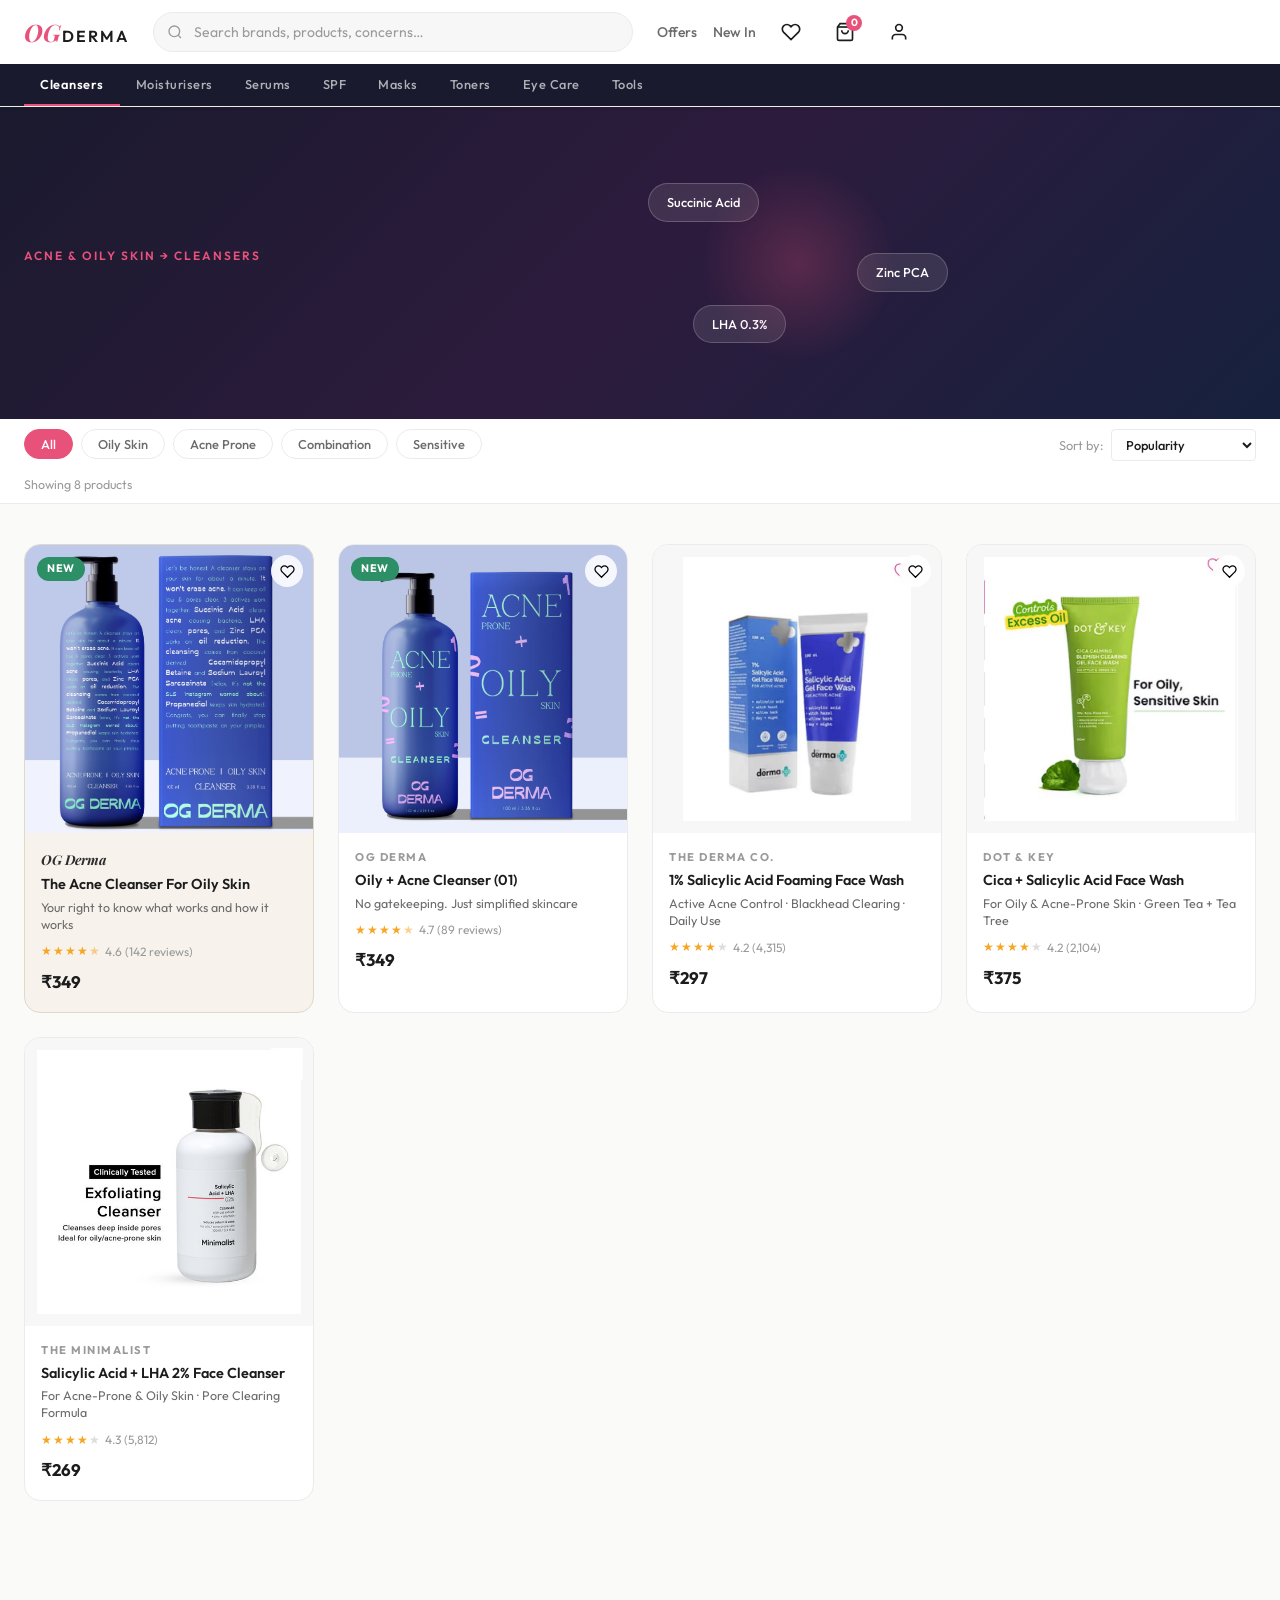
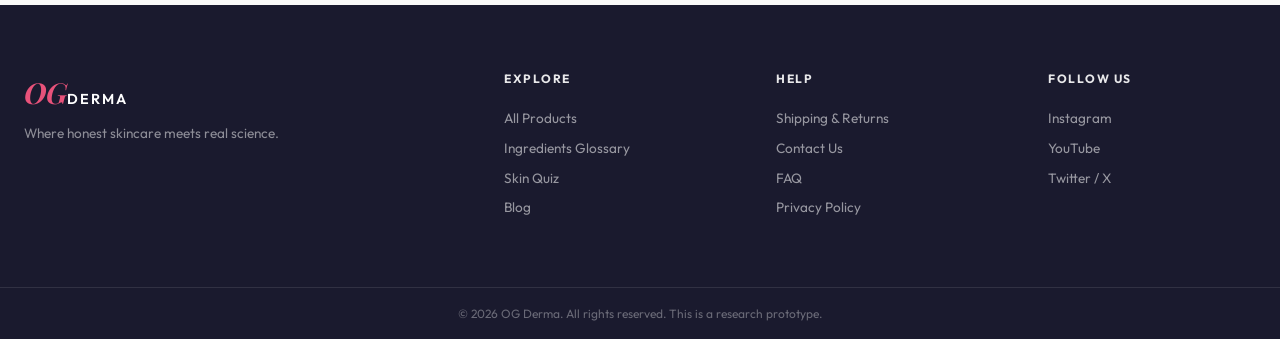
==== survey/index.html @ 50bcf0dd "mobile: remove gap between cards, make cards square, expand image aspect ratio and zoom for concept " ====
<!DOCTYPE html>
<html lang="en">

<head>
  <meta charset="UTF-8" />
  <meta name="viewport" content="width=device-width, initial-scale=1.0" />
  <title>Cleansers for Acne &amp; Oily Skin — OG Derma</title>
  <meta name="description" content="" />

  <!-- Google Fonts -->
  <link rel="preconnect" href="https://fonts.googleapis.com" />
  <link rel="preconnect" href="https://fonts.gstatic.com" crossorigin />
  <link
    href="https://fonts.googleapis.com/css2?family=Outfit:wght@300;400;500;600;700&family=Playfair+Display:ital,wght@0,600;0,700;1,600&display=swap"
    rel="stylesheet" />

  <meta http-equiv="Cache-Control" content="no-cache, no-store, must-revalidate" />
  <meta http-equiv="Pragma" content="no-cache" />
  <meta http-equiv="Expires" content="0" />

  <link rel="stylesheet" href="css/style.css?v=20261011_v3" />
</head>

<body>

  <!-- ===================== HEADER / NAV ===================== -->
  <header class="site-header">
    <div class="header-inner">
      <a href="#" class="logo" id="logo-link">
        <span class="logo-og">OG</span><span class="logo-derma">Derma</span>
      </a>

      <div class="search-wrap">
        <svg class="search-icon" viewBox="0 0 24 24" fill="none" stroke="currentColor" stroke-width="2">
          <circle cx="11" cy="11" r="8" />
          <path d="m21 21-4.35-4.35" />
        </svg>
        <input type="text" class="search-input" placeholder="Search brands, products, concerns…" id="search-input" />
      </div>

      <nav class="header-actions">
        <a href="#" class="nav-link" id="nav-offers">Offers</a>
        <a href="#" class="nav-link" id="nav-new">New In</a>
        <button class="icon-btn" id="wishlist-btn" aria-label="Wishlist">
          <svg viewBox="0 0 24 24" fill="none" stroke="currentColor" stroke-width="2">
            <path
              d="M20.84 4.61a5.5 5.5 0 0 0-7.78 0L12 5.67l-1.06-1.06a5.5 5.5 0 0 0-7.78 7.78l1.06 1.06L12 21.23l7.78-7.78 1.06-1.06a5.5 5.5 0 0 0 0-7.78z" />
          </svg>
        </button>
        <button class="icon-btn cart-btn" id="cart-btn" aria-label="Cart">
          <svg viewBox="0 0 24 24" fill="none" stroke="currentColor" stroke-width="2">
            <path d="M6 2 3 6v14a2 2 0 0 0 2 2h14a2 2 0 0 0 2-2V6l-3-4z" />
            <line x1="3" y1="6" x2="21" y2="6" />
            <path d="M16 10a4 4 0 0 1-8 0" />
          </svg>
          <span class="cart-count" id="cart-count">0</span>
        </button>
        <button class="icon-btn" id="user-btn" aria-label="Account">
          <svg viewBox="0 0 24 24" fill="none" stroke="currentColor" stroke-width="2">
            <path d="M20 21v-2a4 4 0 0 0-4-4H8a4 4 0 0 0-4 4v2" />
            <circle cx="12" cy="7" r="4" />
          </svg>
        </button>
      </nav>
    </div>

    <!-- Category nav strip -->
    <div class="category-strip">
      <div class="category-inner">
        <a href="#" class="cat-link active" id="cat-cleansers">Cleansers</a>
        <a href="#" class="cat-link" id="cat-moisturisers">Moisturisers</a>
        <a href="#" class="cat-link" id="cat-serums">Serums</a>
        <a href="#" class="cat-link" id="cat-spf">SPF</a>
        <a href="#" class="cat-link" id="cat-masks">Masks</a>
        <a href="#" class="cat-link" id="cat-toners">Toners</a>
        <a href="#" class="cat-link" id="cat-eyecare">Eye Care</a>
        <a href="#" class="cat-link" id="cat-tools">Tools</a>
      </div>
    </div>
  </header>

  <!-- ===================== HERO BANNER ===================== -->
  <section class="hero" id="hero-banner">
    <div class="hero-inner">
      <div class="hero-text">
        <p class="hero-eyebrow">Acne &amp; Oily Skin → Cleansers</p>
      </div>
      <div class="hero-visual" aria-hidden="true">
        <div class="hero-bubble hero-bubble--1">Succinic Acid</div>
        <div class="hero-bubble hero-bubble--2">Zinc PCA</div>
        <div class="hero-bubble hero-bubble--3">LHA 0.3%</div>
        <div class="hero-blob"></div>
      </div>
    </div>
  </section>

  <!-- ===================== FILTERS ===================== -->
  <div class="filters-wrap" id="filters-bar">
    <div class="filters-inner">
      <div class="filter-pills" role="group" aria-label="Filter products">
        <button class="filter-pill active" id="filter-all">All</button>
        <button class="filter-pill" id="filter-oily">Oily Skin</button>
        <button class="filter-pill" id="filter-acne">Acne Prone</button>
        <button class="filter-pill" id="filter-combo">Combination</button>
        <button class="filter-pill" id="filter-sensitive">Sensitive</button>
      </div>
      <div class="sort-wrap">
        <label for="sort-select" class="sort-label">Sort by:</label>
        <select class="sort-select" id="sort-select">
          <option value="popularity">Popularity</option>
          <option value="price-asc">Price: Low to High</option>
          <option value="price-desc">Price: High to Low</option>
          <option value="rating">Top Rated</option>
        </select>
      </div>
    </div>
    <p class="results-count" id="results-count">Showing 8 products</p>
  </div>

  <!-- ===================== PRODUCT GRID ===================== -->
  <main class="product-grid" id="product-grid" role="main">
    <!-- Products injected by app.js -->
  </main>

  <!-- ===================== CHECKOUT SURVEY MODAL ===================== -->
  <div class="modal-overlay" id="checkout-modal" role="dialog" aria-modal="true" aria-labelledby="modal-title" hidden>
    <div class="modal-panel">

      <!-- Close button -->
      <button class="modal-close" id="modal-close-btn" aria-label="Close">
        <svg viewBox="0 0 24 24" fill="none" stroke="currentColor" stroke-width="2.5">
          <path d="M18 6 6 18M6 6l12 12" />
        </svg>
      </button>

      <!-- Product summary header -->
      <div class="modal-product-summary" id="modal-product-summary">
        <img class="modal-thumb" id="modal-thumb" src="" alt="" />
        <div class="modal-product-info">
          <p class="modal-brand" id="modal-brand"></p>
          <p class="modal-product-name" id="modal-product-name"></p>
          <p class="modal-price" id="modal-price"></p>
        </div>
        <div class="modal-secure-badge">
          <svg viewBox="0 0 24 24" fill="none" stroke="currentColor" stroke-width="2">
            <path d="M12 22s8-4 8-10V5l-8-3-8 3v7c0 6 8 10 8 10z" />
          </svg>
          <span>Early Access</span>
        </div>
      </div>

      <!-- Progress bar -->
      <div class="modal-progress-wrap" id="modal-progress-wrap">
        <div class="modal-progress-bar">
          <div class="modal-progress-fill" id="modal-progress-fill"></div>
        </div>
        <p class="modal-progress-label" id="modal-progress-label">Question 1 of 4</p>
      </div>

      <!-- Survey questions area -->
      <div class="modal-question-area" id="modal-question-area">
        <p class="modal-preamble" id="modal-preamble">Almost yours. Help us understand your choice — 4 quick questions.
        </p>
        <h2 class="modal-question-text" id="modal-question-text" tabindex="-1"></h2>
        <div class="modal-options" id="modal-options" role="radiogroup"></div>
        <div class="modal-nav" id="modal-nav">
          <button class="btn-back" id="btn-back" aria-label="Previous question">← Back</button>
          <button class="btn-next" id="btn-next" disabled>Next →</button>
        </div>
      </div>

      <!-- Thank you screen (hidden until survey complete) -->
      <div class="modal-thankyou" id="modal-thankyou" hidden>
        <div class="thankyou-icon">✦</div>
        <h2 class="thankyou-title">You're in.</h2>
        <p class="thankyou-sub">We'll reach out soon with early access. Thank you for helping us build something better.
        </p>
        <div class="thankyou-product" id="thankyou-product"></div>
        <button class="btn-done" id="btn-done">Back to Products</button>
      </div>

    </div>
  </div>

  <!-- ===================== FOOTER ===================== -->
  <footer class="site-footer">
    <div class="footer-inner">
      <div class="footer-brand">
        <span class="logo-og">OG</span><span class="logo-derma">Derma</span>
        <p>Where honest skincare meets real science.</p>
      </div>
      <div class="footer-links">
        <h4>Explore</h4>
        <a href="#">All Products</a>
        <a href="#">Ingredients Glossary</a>
        <a href="#">Skin Quiz</a>
        <a href="#">Blog</a>
      </div>
      <div class="footer-links">
        <h4>Help</h4>
        <a href="#">Shipping &amp; Returns</a>
        <a href="#">Contact Us</a>
        <a href="#">FAQ</a>
        <a href="#">Privacy Policy</a>
      </div>
      <div class="footer-links">
        <h4>Follow Us</h4>
        <a href="#">Instagram</a>
        <a href="#">YouTube</a>
        <a href="#">Twitter / X</a>
      </div>
    </div>
    <div class="footer-bottom">
      <p>© 2026 OG Derma. All rights reserved. This is a research prototype.</p>
    </div>
  </footer>

  <!-- Scripts -->
  <script src="js/survey.js?v=20261011_v3"></script>
  <script src="js/app.js?v=20261011_v3"></script>
</body>

</html>
---- survey/css/style.css ----
/* ============================================================
   OG DERMA — SKINCARE SURVEY E-COMMERCE
   style.css — Design tokens + all component styles
   ============================================================ */

/* ── 1. DESIGN TOKENS ──────────────────────────────────────── */
:root {
  /* Colours — Nykaa-inspired but elevated */
  --color-bg: #fafaf8;
  --color-header: #ffffff;
  --color-header-border: #f0ede8;
  --color-cat-strip: #1a1a2e;
  --color-accent: #e8527a;
  /* Nykaa-style warm pink */
  --color-accent-hover: #d13d65;
  --color-accent-light: #fdeef3;
  --color-text: #1c1c1e;
  --color-text-secondary: #6b6b6b;
  --color-muted: #9a9a9a;
  --color-border: #ebebeb;
  --color-card: #ffffff;
  --color-card-hover: #fafaf8;
  --color-star: #f5a623;
  --color-overlay: rgba(10, 10, 20, 0.65);

  /* Brand-specific card colours */
  --color-veritas-bg: #f7f3ec;
  --color-veritas-accent: #2d2d2d;
  --color-veritas-badge: #2d2d2d;
  --color-skn-bg: #eef2ee;
  --color-skn-accent: #4a7a5a;
  --color-skn-badge: #4a7a5a;

  /* Typography */
  --font-ui: 'Outfit', -apple-system, sans-serif;
  --font-display: 'Playfair Display', Georgia, serif;

  /* Spacing */
  --space-xs: 4px;
  --space-sm: 8px;
  --space-md: 16px;
  --space-lg: 24px;
  --space-xl: 40px;
  --space-2xl: 64px;

  /* Border radius */
  --radius-sm: 4px;
  --radius-md: 10px;
  --radius-lg: 16px;
  --radius-xl: 24px;
  --radius-pill: 100px;

  /* Shadows */
  --shadow-sm: 0 1px 4px rgba(0, 0, 0, 0.06);
  --shadow-card: 0 2px 16px rgba(0, 0, 0, 0.07);
  --shadow-hover: 0 8px 36px rgba(0, 0, 0, 0.13);
  --shadow-modal: 0 32px 80px rgba(0, 0, 0, 0.28);

  /* Transitions */
  --t-fast: 180ms ease;
  --t-med: 320ms ease;
  --t-slow: 500ms ease;
}

/* ── 2. RESET & BASE ────────────────────────────────────────── */
*,
*::before,
*::after {
  box-sizing: border-box;
  margin: 0;
  padding: 0;
}

html {
  scroll-behavior: smooth;
}

body {
  font-family: var(--font-ui);
  background: var(--color-bg);
  color: var(--color-text);
  line-height: 1.6;
  -webkit-font-smoothing: antialiased;
  overflow-x: hidden;
  /* prevent any element from causing horizontal scroll */
  max-width: 100vw;
}

img {
  max-width: 100%;
  display: block;
}

a {
  text-decoration: none;
  color: inherit;
}

button {
  cursor: pointer;
  font-family: var(--font-ui);
  border: none;
  background: none;
}

/* ── 3. HEADER ──────────────────────────────────────────────── */
.site-header {
  position: sticky;
  top: 0;
  z-index: 100;
  background: var(--color-header);
  border-bottom: 1px solid var(--color-header-border);
  box-shadow: var(--shadow-sm);
}

.header-inner {
  max-width: 1400px;
  margin: 0 auto;
  padding: 12px var(--space-lg);
  display: flex;
  align-items: center;
  gap: var(--space-lg);
  overflow: hidden;
}

/* Logo */
.logo {
  flex-shrink: 0;
  display: flex;
  align-items: baseline;
  gap: 2px;
  letter-spacing: -0.5px;
}

.logo-og {
  font-family: var(--font-display);
  font-weight: 700;
  font-size: 1.5rem;
  color: var(--color-accent);
  font-style: italic;
}

.logo-derma {
  font-weight: 600;
  font-size: 1rem;
  color: var(--color-text);
  letter-spacing: 2px;
  text-transform: uppercase;
}

/* Search */
.search-wrap {
  flex: 1;
  position: relative;
  max-width: 480px;
}

.search-icon {
  position: absolute;
  left: 14px;
  top: 50%;
  transform: translateY(-50%);
  width: 16px;
  height: 16px;
  color: var(--color-muted);
  pointer-events: none;
}

.search-input {
  width: 100%;
  padding: 10px 16px 10px 40px;
  border: 1.5px solid var(--color-border);
  border-radius: var(--radius-pill);
  font-family: var(--font-ui);
  font-size: 0.875rem;
  color: var(--color-text);
  background: #f7f7f7;
  transition: border-color var(--t-fast), box-shadow var(--t-fast);
  outline: none;
}

.search-input:focus {
  border-color: var(--color-accent);
  box-shadow: 0 0 0 3px rgba(232, 82, 122, 0.12);
  background: #fff;
}

.search-input::placeholder {
  color: var(--color-muted);
}

/* Header actions */
.header-actions {
  display: flex;
  align-items: center;
  gap: var(--space-md);
  flex-shrink: 0;
}

.nav-link {
  font-size: 0.875rem;
  font-weight: 500;
  color: var(--color-text-secondary);
  transition: color var(--t-fast);
}

.nav-link:hover {
  color: var(--color-accent);
}

.icon-btn {
  width: 38px;
  height: 38px;
  display: flex;
  align-items: center;
  justify-content: center;
  border-radius: var(--radius-pill);
  transition: background var(--t-fast), color var(--t-fast);
  color: var(--color-text);
  position: relative;
}

.icon-btn svg {
  width: 20px;
  height: 20px;
}

.icon-btn:hover {
  background: var(--color-accent-light);
  color: var(--color-accent);
}

.cart-btn {
  position: relative;
}

.cart-count {
  position: absolute;
  top: 2px;
  right: 2px;
  background: var(--color-accent);
  color: #fff;
  font-size: 0.65rem;
  font-weight: 700;
  width: 16px;
  height: 16px;
  border-radius: 50%;
  display: flex;
  align-items: center;
  justify-content: center;
  line-height: 1;
}

/* Category strip */
.category-strip {
  background: var(--color-cat-strip);
  overflow-x: auto;
  scrollbar-width: none;
}

.category-strip::-webkit-scrollbar {
  display: none;
}

.category-inner {
  max-width: 1400px;
  margin: 0 auto;
  padding: 0 var(--space-lg);
  display: flex;
  gap: 0;
}

.cat-link {
  display: block;
  padding: 10px var(--space-md);
  font-size: 0.8rem;
  font-weight: 500;
  color: rgba(255, 255, 255, 0.65);
  letter-spacing: 0.5px;
  white-space: nowrap;
  transition: color var(--t-fast), border-bottom-color var(--t-fast);
  border-bottom: 2px solid transparent;
}

.cat-link:hover {
  color: #fff;
}

.cat-link.active {
  color: #fff;
  border-bottom-color: var(--color-accent);
  font-weight: 600;
}

/* ── 4. HERO BANNER ─────────────────────────────────────────── */
.hero {
  background: linear-gradient(135deg, #1a1a2e 0%, #2d1b3d 50%, #16213e 100%);
  color: #fff;
  overflow: hidden;
  position: relative;
}

.hero-inner {
  max-width: 1400px;
  margin: 0 auto;
  padding: 56px var(--space-lg);
  display: flex;
  align-items: center;
  gap: var(--space-2xl);
}

.hero-text {
  flex: 1;
  max-width: 560px;
}

.hero-eyebrow {
  font-size: 0.75rem;
  font-weight: 600;
  letter-spacing: 2px;
  text-transform: uppercase;
  color: var(--color-accent);
  margin-bottom: var(--space-md);
}

.hero-title {
  font-family: var(--font-display);
  font-size: clamp(2rem, 4vw, 3rem);
  font-weight: 700;
  line-height: 1.2;
  margin-bottom: var(--space-md);
  color: #fff;
}

.hero-sub {
  font-size: 1rem;
  color: rgba(255, 255, 255, 0.7);
  margin-bottom: var(--space-lg);
  line-height: 1.7;
}

.hero-tags {
  display: flex;
  gap: var(--space-sm);
  flex-wrap: wrap;
}

.hero-tag {
  background: rgba(255, 255, 255, 0.1);
  border: 1px solid rgba(255, 255, 255, 0.15);
  padding: 6px 14px;
  border-radius: var(--radius-pill);
  font-size: 0.8rem;
  color: rgba(255, 255, 255, 0.85);
  backdrop-filter: blur(4px);
}

/* Hero visual - floating ingredient bubbles */
.hero-visual {
  position: relative;
  width: 300px;
  height: 200px;
  flex-shrink: 0;
}

.hero-blob {
  position: absolute;
  width: 200px;
  height: 200px;
  background: radial-gradient(circle, rgba(232, 82, 122, 0.25) 0%, transparent 70%);
  border-radius: 50%;
  top: 50%;
  left: 50%;
  transform: translate(-50%, -50%);
  animation: pulse-blob 4s ease-in-out infinite;
}

@keyframes pulse-blob {

  0%,
  100% {
    transform: translate(-50%, -50%) scale(1);
    opacity: 0.7;
  }

  50% {
    transform: translate(-50%, -50%) scale(1.15);
    opacity: 1;
  }
}

.hero-bubble {
  position: absolute;
  background: rgba(255, 255, 255, 0.1);
  backdrop-filter: blur(8px);
  border: 1px solid rgba(255, 255, 255, 0.2);
  border-radius: var(--radius-pill);
  padding: 8px 18px;
  font-size: 0.8rem;
  font-weight: 500;
  color: #fff;
  white-space: nowrap;
  animation: float 3s ease-in-out infinite;
}

.hero-bubble--1 {
  top: 10%;
  left: 0;
  animation-delay: 0s;
}

.hero-bubble--2 {
  top: 45%;
  right: 0;
  animation-delay: 0.8s;
}

.hero-bubble--3 {
  bottom: 10%;
  left: 15%;
  animation-delay: 1.6s;
}

@keyframes float {

  0%,
  100% {
    transform: translateY(0);
  }

  50% {
    transform: translateY(-8px);
  }
}

/* ── 5. FILTERS BAR ─────────────────────────────────────────── */
.filters-wrap {
  background: #fff;
  border-bottom: 1px solid var(--color-border);
  position: sticky;
  top: 98px;
  z-index: 50;
}

.filters-inner {
  max-width: 1400px;
  margin: 0 auto;
  padding: 10px var(--space-lg);
  display: flex;
  align-items: center;
  justify-content: space-between;
  gap: var(--space-md);
  flex-wrap: wrap;
  overflow: hidden;
}

.filter-pills {
  display: flex;
  gap: var(--space-sm);
  overflow-x: auto;
  scrollbar-width: none;
  padding-bottom: 2px;
}

.filter-pills::-webkit-scrollbar {
  display: none;
}

.filter-pill {
  padding: 6px 16px;
  border: 1.5px solid var(--color-border);
  border-radius: var(--radius-pill);
  font-size: 0.8rem;
  font-weight: 500;
  color: var(--color-text-secondary);
  background: #fff;
  white-space: nowrap;
  transition: all var(--t-fast);
}

.filter-pill:hover {
  border-color: var(--color-accent);
  color: var(--color-accent);
}

.filter-pill.active {
  background: var(--color-accent);
  border-color: var(--color-accent);
  color: #fff;
}

.sort-wrap {
  display: flex;
  align-items: center;
  gap: var(--space-sm);
  flex-shrink: 0;
}

.sort-label {
  font-size: 0.8rem;
  color: var(--color-muted);
  white-space: nowrap;
}

.sort-select {
  font-family: var(--font-ui);
  font-size: 0.8rem;
  font-weight: 500;
  color: var(--color-text);
  border: 1.5px solid var(--color-border);
  border-radius: var(--radius-sm);
  padding: 6px 10px;
  background: #fff;
  outline: none;
  cursor: pointer;
  transition: border-color var(--t-fast);
}

.sort-select:focus {
  border-color: var(--color-accent);
}

.results-count {
  max-width: 1400px;
  margin: 0 auto;
  padding: 4px var(--space-lg) 8px;
  font-size: 0.78rem;
  color: var(--color-muted);
}

/* ── 6. PRODUCT GRID ────────────────────────────────────────── */
.product-grid {
  max-width: 1400px;
  margin: 0 auto;
  padding: var(--space-xl) var(--space-lg);
  display: grid;
  grid-template-columns: repeat(4, 1fr);
  gap: var(--space-lg);
}

/* ── 7. PRODUCT CARD — BASE ─────────────────────────────────── */
.product-card {
  background: var(--color-card);
  border: 1px solid var(--color-border);
  border-radius: var(--radius-lg);
  overflow: hidden;
  display: flex;
  flex-direction: column;
  transition: transform var(--t-fast), box-shadow var(--t-fast), border-color var(--t-fast);
  position: relative;
  cursor: pointer;
}

.product-card:hover {
  transform: translateY(-4px);
  box-shadow: var(--shadow-hover);
  border-color: transparent;
}

/* Ribbon */
.card-ribbon {
  position: absolute;
  top: 12px;
  left: 12px;
  z-index: 2;
  background: var(--color-accent);
  color: #fff;
  font-size: 0.68rem;
  font-weight: 700;
  letter-spacing: 0.5px;
  padding: 3px 10px;
  border-radius: var(--radius-pill);
  text-transform: uppercase;
}

.card-ribbon--new {
  background: #2d8f65;
}

.card-ribbon--bestseller {
  background: var(--color-accent);
}

/* Wishlist on card */
.card-wishlist {
  position: absolute;
  top: 10px;
  right: 10px;
  z-index: 2;
  width: 32px;
  height: 32px;
  background: rgba(255, 255, 255, 0.85);
  border-radius: 50%;
  display: flex;
  align-items: center;
  justify-content: center;
  backdrop-filter: blur(4px);
  transition: all var(--t-fast);
}

.card-wishlist svg {
  width: 15px;
  height: 15px;
}

.card-wishlist:hover {
  background: var(--color-accent-light);
  color: var(--color-accent);
}

/* Card image */
.card-image-wrap {
  position: relative;
  overflow: hidden;
  background: #f7f7f7;
  aspect-ratio: 1 / 1;
}

.card-image-wrap img {
  width: 100%;
  height: 100%;
  object-fit: contain;
  padding: 12px;
  transition: transform var(--t-med);
}

.product-card:hover .card-image-wrap img {
  transform: scale(1.05);
}

/* Card body */
.card-body {
  padding: var(--space-md);
  display: flex;
  flex-direction: column;
  flex: 1;
  gap: var(--space-xs);
}

.card-brand {
  font-size: 0.7rem;
  font-weight: 700;
  letter-spacing: 1.5px;
  text-transform: uppercase;
  color: var(--color-muted);
}

.card-name {
  font-size: 0.9rem;
  font-weight: 600;
  color: var(--color-text);
  line-height: 1.35;
}

.card-sub {
  font-size: 0.78rem;
  color: var(--color-text-secondary);
  line-height: 1.4;
}

/* Stars */
.card-rating {
  display: flex;
  align-items: center;
  gap: 5px;
  margin-top: var(--space-xs);
}

.stars {
  display: flex;
  gap: 1px;
  color: var(--color-star);
}

.star {
  font-size: 12px;
  line-height: 1;
}

.star-empty {
  color: #ddd;
}

.rating-text {
  font-size: 0.75rem;
  color: var(--color-muted);
}

/* Price row */
.card-price-row {
  display: flex;
  align-items: baseline;
  gap: var(--space-sm);
  margin-top: var(--space-xs);
}

.card-price {
  font-size: 1.05rem;
  font-weight: 700;
  color: var(--color-text);
}

.card-price-original {
  font-size: 0.8rem;
  color: var(--color-muted);
  text-decoration: line-through;
}

.card-discount {
  font-size: 0.75rem;
  font-weight: 600;
  color: #2d8f65;
}

/* CTA buttons */
.card-cta-wrap {
  margin-top: auto;
  padding-top: var(--space-sm);
}

.btn-add-to-cart {
  width: 100%;
  padding: 10px;
  border: 1.5px solid var(--color-accent);
  border-radius: var(--radius-md);
  background: transparent;
  color: var(--color-accent);
  font-size: 0.85rem;
  font-weight: 600;
  transition: all var(--t-fast);
  display: flex;
  align-items: center;
  justify-content: center;
  gap: var(--space-sm);
}

.btn-add-to-cart:hover {
  background: var(--color-accent);
  color: #fff;
}

.btn-add-to-cart.added {
  background: #2d8f65;
  border-color: #2d8f65;
  color: #fff;
}

.btn-buy-now {
  width: 100%;
  padding: 11px;
  background: var(--color-accent);
  color: #fff;
  border-radius: var(--radius-md);
  font-size: 0.9rem;
  font-weight: 700;
  letter-spacing: 0.3px;
  transition: all var(--t-fast);
  display: flex;
  align-items: center;
  justify-content: center;
  gap: var(--space-sm);
}

.btn-buy-now:hover {
  background: var(--color-accent-hover);
  transform: scale(1.02);
  box-shadow: 0 4px 16px rgba(232, 82, 122, 0.35);
}

/* ── 8. VERITAS CARD VARIANT ────────────────────────────────── */
.card--veritas {
  background: var(--color-veritas-bg);
  border-color: #e0d8c8;
}

.card--veritas .card-image-wrap {
  background: var(--color-veritas-bg);
}

.card--veritas .card-image-wrap img {
  transform: scale(1.40);
}

.card--veritas:hover .card-image-wrap img {
  transform: scale(1.45);
}

.card--veritas .card-brand {
  font-family: var(--font-display);
  font-size: 0.85rem;
  font-style: italic;
  letter-spacing: 0px;
  text-transform: none;
  color: var(--color-veritas-accent);
  font-weight: 700;
}

.card--skn .card-image-wrap img {
  transform: scale(1.30);
}

.card--skn:hover .card-image-wrap img {
  transform: scale(1.35);
}

.ingredient-badge-row {
  display: flex;
  gap: 5px;
  flex-wrap: wrap;
  margin-top: var(--space-xs);
}

.ingredient-badge {
  background: #2d2d2d;
  color: #f5f0e8;
  font-size: 0.65rem;
  font-weight: 600;
  padding: 3px 8px;
  border-radius: var(--radius-pill);
  letter-spacing: 0.3px;
}

.ingredient-toggle {
  background: none;
  border: none;
  color: var(--color-veritas-accent);
  font-size: 0.75rem;
  font-weight: 600;
  text-decoration: underline;
  cursor: pointer;
  padding: 4px 0;
  text-align: left;
  display: flex;
  align-items: center;
  gap: 4px;
  transition: opacity var(--t-fast);
}

.ingredient-toggle:hover {
  opacity: 0.7;
}

.toggle-arrow {
  transition: transform var(--t-fast);
  display: inline-block;
}

.toggle-arrow.open {
  transform: rotate(180deg);
}

.ingredient-table-wrap {
  overflow: hidden;
  max-height: 0;
  transition: max-height var(--t-med), opacity var(--t-med);
  opacity: 0;
}

.ingredient-table-wrap.open {
  max-height: 500px;
  opacity: 1;
}

.ingredient-table {
  width: 100%;
  font-size: 0.7rem;
  border-collapse: collapse;
  margin-top: var(--space-sm);
  color: var(--color-text);
}

.ingredient-table th {
  background: #2d2d2d;
  color: #f5f0e8;
  font-weight: 600;
  padding: 5px 8px;
  text-align: left;
  font-size: 0.65rem;
  letter-spacing: 0.5px;
  text-transform: uppercase;
}

.ingredient-table td {
  padding: 5px 8px;
  border-bottom: 1px solid #e0d8c8;
  vertical-align: top;
  line-height: 1.4;
}

.ingredient-table tr:last-child td {
  border-bottom: none;
}

.ingredient-table tr:nth-child(even) td {
  background: rgba(0, 0, 0, 0.03);
}

/* Removed .card--skn to use default white card style */

.qr-badge {
  display: flex;
  align-items: center;
  gap: var(--space-sm);
  background: rgba(74, 122, 90, 0.08);
  border: 1px dashed var(--color-skn-accent);
  border-radius: var(--radius-md);
  padding: 8px 12px;
  margin-top: var(--space-sm);
  cursor: pointer;
  transition: background var(--t-fast);
}

.qr-badge:hover {
  background: rgba(74, 122, 90, 0.14);
}

.qr-icon-svg {
  width: 32px;
  height: 32px;
  flex-shrink: 0;
  color: var(--color-skn-accent);
}

.qr-label {
  font-size: 0.72rem;
  font-weight: 600;
  color: var(--color-skn-accent);
  line-height: 1.3;
}

/* ── 10. CHECKOUT MODAL ─────────────────────────────────────── */
.modal-overlay {
  position: fixed;
  inset: 0;
  z-index: 1000;
  background: var(--color-overlay);
  backdrop-filter: blur(6px);
  display: flex;
  align-items: center;
  justify-content: center;
  padding: var(--space-lg);
  opacity: 0;
  transition: opacity var(--t-med);
}

.modal-overlay.visible {
  opacity: 1;
}

.modal-overlay[hidden] {
  display: none;
}

.modal-panel {
  background: #fff;
  border-radius: var(--radius-xl);
  max-width: 560px;
  width: 100%;
  max-height: 90vh;
  overflow-y: auto;
  padding: var(--space-xl);
  position: relative;
  box-shadow: var(--shadow-modal);
  transform: translateY(24px);
  transition: transform var(--t-med);
  scrollbar-width: thin;
}

.modal-overlay.visible .modal-panel {
  transform: translateY(0);
}

/* Close button */
.modal-close {
  position: absolute;
  top: var(--space-md);
  right: var(--space-md);
  width: 36px;
  height: 36px;
  border-radius: 50%;
  background: #f5f5f5;
  display: flex;
  align-items: center;
  justify-content: center;
  transition: background var(--t-fast);
  z-index: 2;
}

.modal-close svg {
  width: 16px;
  height: 16px;
}

.modal-close:hover {
  background: #ebebeb;
}

/* Product summary */
.modal-product-summary {
  display: flex;
  align-items: center;
  gap: var(--space-md);
  padding-bottom: var(--space-lg);
  border-bottom: 1px solid var(--color-border);
  margin-bottom: var(--space-lg);
}

.modal-thumb {
  width: 60px;
  height: 60px;
  border-radius: var(--radius-md);
  object-fit: contain;
  background: #f7f7f7;
  padding: 4px;
  flex-shrink: 0;
}

.modal-product-info {
  flex: 1;
}

.modal-brand {
  font-size: 0.7rem;
  font-weight: 700;
  color: var(--color-muted);
  text-transform: uppercase;
  letter-spacing: 1px;
}

.modal-product-name {
  font-size: 0.95rem;
  font-weight: 600;
  color: var(--color-text);
}

.modal-price {
  font-size: 1rem;
  font-weight: 700;
  color: var(--color-accent);
}

.modal-secure-badge {
  display: flex;
  flex-direction: column;
  align-items: center;
  gap: 4px;
  color: var(--color-muted);
  font-size: 0.65rem;
  font-weight: 600;
  text-transform: uppercase;
  letter-spacing: 0.5px;
  flex-shrink: 0;
}

.modal-secure-badge svg {
  width: 20px;
  height: 20px;
}

/* Progress */
.modal-progress-wrap {
  margin-bottom: var(--space-lg);
}

.modal-progress-bar {
  height: 4px;
  background: #f0f0f0;
  border-radius: var(--radius-pill);
  overflow: hidden;
  margin-bottom: var(--space-xs);
}

.modal-progress-fill {
  height: 100%;
  background: var(--color-accent);
  border-radius: var(--radius-pill);
  width: 0%;
  transition: width 400ms ease;
}

.modal-progress-label {
  font-size: 0.75rem;
  color: var(--color-muted);
  font-weight: 500;
}

/* Question area */
.modal-preamble {
  font-size: 0.82rem;
  color: var(--color-text-secondary);
  margin-bottom: var(--space-md);
  line-height: 1.5;
  display: flex;
  flex-direction: column;
  gap: var(--space-sm);
}

.selected-product-tag {
  display: inline-flex;
  align-items: center;
  gap: 6px;
  background: #eef7f0;
  border: 1.5px solid #2d8f65;
  color: #1d6b4a;
  font-size: 0.82rem;
  font-weight: 500;
  padding: 8px 14px;
  border-radius: var(--radius-md);
  line-height: 1.4;
}

.selected-product-tag strong {
  font-weight: 700;
  color: #155236;
}

.preamble-sub {
  font-size: 0.78rem;
  color: var(--color-muted);
}

/* ── DEMOGRAPHICS SCREEN ────────────────────────────────────── */
.demo-field {
  display: flex;
  flex-direction: column;
  gap: 8px;
  margin-bottom: var(--space-md);
}

.demo-label {
  font-size: 0.8rem;
  font-weight: 700;
  color: var(--color-text);
  letter-spacing: 0.3px;
  text-transform: uppercase;
}

.demo-input {
  width: 100%;
  padding: 12px 16px;
  border: 1.5px solid var(--color-border);
  border-radius: var(--radius-md);
  font-family: var(--font-ui);
  font-size: 0.95rem;
  color: var(--color-text);
  background: #fafafa;
  outline: none;
  transition: border-color var(--t-fast), box-shadow var(--t-fast);
}

.demo-input:focus {
  border-color: var(--color-accent);
  box-shadow: 0 0 0 3px rgba(232, 82, 122, 0.12);
  background: #fff;
}

.demo-input::placeholder {
  color: var(--color-muted);
}

.demo-age-grid {
  display: grid;
  grid-template-columns: repeat(4, 1fr);
  gap: var(--space-sm);
}

.age-chip {
  display: flex;
  align-items: center;
  justify-content: center;
  padding: 10px 8px;
  border: 1.5px solid var(--color-border);
  border-radius: var(--radius-md);
  font-size: 0.82rem;
  font-weight: 600;
  color: var(--color-text-secondary);
  background: #fff;
  cursor: pointer;
  text-align: center;
  transition: all var(--t-fast);
  user-select: none;
}

.age-chip input[type="radio"] {
  display: none;
}

.age-chip:hover {
  border-color: var(--color-accent);
  color: var(--color-accent);
  background: var(--color-accent-light);
}

.age-chip.selected {
  border-color: var(--color-accent);
  background: var(--color-accent);
  color: #fff;
}

@media (max-width: 479px) {
  .demo-age-grid {
    grid-template-columns: repeat(2, 1fr);
  }
}

.modal-question-text {
  font-family: var(--font-display);
  font-size: 1.2rem;
  font-weight: 700;
  line-height: 1.3;
  color: var(--color-text);
  margin-bottom: var(--space-lg);
}

/* Survey options */
.modal-options {
  display: flex;
  flex-direction: column;
  gap: var(--space-sm);
  margin-bottom: var(--space-xl);
}

.survey-option {
  display: flex;
  align-items: center;
  gap: var(--space-md);
  padding: 14px 16px;
  border: 1.5px solid var(--color-border);
  border-radius: var(--radius-md);
  cursor: pointer;
  transition: all var(--t-fast);
  background: #fff;
}

.survey-option:hover {
  border-color: var(--color-accent);
  background: var(--color-accent-light);
}

.survey-option.selected {
  border-color: var(--color-accent);
  background: var(--color-accent-light);
}

.survey-option input[type="radio"] {
  display: none;
}

.option-dot {
  width: 18px;
  height: 18px;
  border: 2px solid var(--color-border);
  border-radius: 50%;
  flex-shrink: 0;
  transition: all var(--t-fast);
  display: flex;
  align-items: center;
  justify-content: center;
}

.survey-option.selected .option-dot {
  border-color: var(--color-accent);
  background: var(--color-accent);
  box-shadow: 0 0 0 3px rgba(232, 82, 122, 0.2);
}

.option-dot::after {
  content: '';
  width: 6px;
  height: 6px;
  border-radius: 50%;
  background: #fff;
  opacity: 0;
  transition: opacity var(--t-fast);
}

.survey-option.selected .option-dot::after {
  opacity: 1;
}

.option-label {
  font-size: 0.88rem;
  font-weight: 500;
  color: var(--color-text);
  line-height: 1.4;
}

/* Modal nav */
.modal-nav {
  display: flex;
  justify-content: space-between;
  align-items: center;
  gap: var(--space-md);
}

.btn-back {
  padding: 10px 20px;
  font-size: 0.85rem;
  font-weight: 600;
  color: var(--color-text-secondary);
  border: 1.5px solid var(--color-border);
  border-radius: var(--radius-md);
  background: #fff;
  transition: all var(--t-fast);
}

.btn-back:hover {
  border-color: var(--color-accent);
  color: var(--color-accent);
}

.btn-next {
  flex: 1;
  max-width: 240px;
  padding: 12px 20px;
  background: var(--color-accent);
  color: #fff;
  border-radius: var(--radius-md);
  font-size: 0.9rem;
  font-weight: 700;
  transition: all var(--t-fast);
}

.btn-next:hover:not(:disabled) {
  background: var(--color-accent-hover);
  box-shadow: 0 4px 16px rgba(232, 82, 122, 0.35);
}

.btn-next:disabled {
  background: #ddd;
  cursor: not-allowed;
}

/* Thank you screen */
.modal-thankyou {
  text-align: center;
  padding: var(--space-lg) 0;
  animation: fade-in 500ms ease both;
}

.modal-thankyou[hidden] {
  display: none;
}

@keyframes fade-in {
  from {
    opacity: 0;
    transform: translateY(12px);
  }

  to {
    opacity: 1;
    transform: translateY(0);
  }
}

.thankyou-icon {
  font-size: 3rem;
  color: var(--color-accent);
  margin-bottom: var(--space-md);
  animation: spin-once 800ms ease both;
}

@keyframes spin-once {
  from {
    transform: rotate(-90deg) scale(0.5);
    opacity: 0;
  }

  to {
    transform: rotate(0deg) scale(1);
    opacity: 1;
  }
}

.thankyou-title {
  font-family: var(--font-display);
  font-size: 2.2rem;
  font-weight: 700;
  color: var(--color-text);
  margin-bottom: var(--space-sm);
}

.thankyou-sub {
  font-size: 0.95rem;
  color: var(--color-text-secondary);
  line-height: 1.6;
  max-width: 360px;
  margin: 0 auto var(--space-lg);
}

.thankyou-product {
  font-size: 0.8rem;
  color: var(--color-muted);
  font-weight: 500;
  margin-bottom: var(--space-lg);
}

.btn-done {
  padding: 12px 32px;
  background: var(--color-text);
  color: #fff;
  border-radius: var(--radius-md);
  font-size: 0.9rem;
  font-weight: 600;
  transition: all var(--t-fast);
}

.btn-done:hover {
  background: #444;
}

/* ── 11. FOOTER ─────────────────────────────────────────────── */
.site-footer {
  background: var(--color-cat-strip);
  color: rgba(255, 255, 255, 0.7);
  margin-top: var(--space-2xl);
}

.footer-inner {
  max-width: 1400px;
  margin: 0 auto;
  padding: var(--space-2xl) var(--space-lg);
  display: grid;
  grid-template-columns: 2fr 1fr 1fr 1fr;
  gap: var(--space-2xl);
}

.footer-brand .logo-og {
  font-size: 1.8rem;
}

.footer-brand .logo-derma {
  font-size: 0.9rem;
  color: #ffffff;
}

.footer-brand p {
  font-size: 0.85rem;
  color: rgba(255, 255, 255, 0.5);
  margin-top: var(--space-sm);
  line-height: 1.6;
}

.footer-links h4 {
  font-size: 0.75rem;
  font-weight: 700;
  letter-spacing: 1.5px;
  text-transform: uppercase;
  color: rgba(255, 255, 255, 0.9);
  margin-bottom: var(--space-md);
}

.footer-links a {
  display: block;
  font-size: 0.85rem;
  color: rgba(255, 255, 255, 0.55);
  padding: 4px 0;
  transition: color var(--t-fast);
}

.footer-links a:hover {
  color: #fff;
}

.footer-bottom {
  border-top: 1px solid rgba(255, 255, 255, 0.1);
  padding: var(--space-md) var(--space-lg);
  text-align: center;
  font-size: 0.75rem;
  color: rgba(255, 255, 255, 0.35);
}

/* ── 12. RESPONSIVE ─────────────────────────────────────────── */
@media (max-width: 1279px) {
  .product-grid {
    grid-template-columns: repeat(3, 1fr);
  }

  .hero-visual {
    display: none;
  }

  .footer-inner {
    grid-template-columns: 1fr 1fr;
    gap: var(--space-xl);
  }
}

@media (max-width: 767px) {
  .header-inner {
    padding: 10px var(--space-md);
    gap: var(--space-sm);
  }

  .search-wrap {
    max-width: none;
    flex: 1;
  }

  .nav-link {
    display: none;
  }

  .hero-inner {
    padding: var(--space-xl) var(--space-md);
  }

  .hero-title {
    font-size: 1.7rem;
  }

  .filters-inner {
    padding: var(--space-sm) var(--space-md);
  }

  .sort-wrap {
    display: none;
  }

  .product-grid {
    grid-template-columns: repeat(2, 1fr);
    padding: var(--space-md) 0;
    gap: 0;
    border-top: 1px solid var(--color-border);
    border-left: 1px solid var(--color-border);
  }

  .product-card {
    border-radius: 0;
    border: none;
    border-right: 1px solid var(--color-border);
    border-bottom: 1px solid var(--color-border);
  }

  .product-card:hover {
    transform: none;
    box-shadow: none;
  }

  .card-ribbon {
    top: 8px;
    left: 8px;
    font-size: 0.62rem;
    padding: 2px 7px;
  }

  .card-wishlist {
    top: 8px;
    right: 8px;
    width: 28px;
    height: 28px;
  }

  .card-wishlist svg {
    width: 13px;
    height: 13px;
  }

  .card-image-wrap {
    border-radius: 0;
    aspect-ratio: 1 / 1.18;
  }

  .card-image-wrap img {
    padding: 2px;
  }

  .card--veritas .card-image-wrap img {
    transform: scale(1.52);
  }

  .card--veritas:hover .card-image-wrap img {
    transform: scale(1.52);
  }

  .card--skn .card-image-wrap img {
    transform: scale(1.42);
  }

  .card--skn:hover .card-image-wrap img {
    transform: scale(1.42);
  }

  .card-name {
    font-size: 0.82rem;
  }

  .card-price {
    font-size: 0.95rem;
  }

  .modal-overlay {
    padding: 0;
    align-items: flex-end;
  }

  .modal-panel {
    border-radius: var(--radius-xl) var(--radius-xl) 0 0;
    max-height: 85vh;
    max-height: 90dvh;
    padding: var(--space-lg) var(--space-md);
  }

  .footer-inner {
    grid-template-columns: 1fr 1fr;
    gap: var(--space-lg);
  }

  .footer-brand {
    grid-column: 1 / -1;
  }
}

@media (max-width: 479px) {
  .product-grid {
    grid-template-columns: repeat(2, 1fr);
    gap: 0;
    padding: var(--space-sm) 0;
  }

  .product-card {
    border-radius: 0;
  }

  .card-image-wrap {
    border-radius: 0;
    aspect-ratio: 1 / 1.18;
  }

  .card-image-wrap img {
    padding: 2px;
  }

  .card--veritas .card-image-wrap img {
    transform: scale(1.52);
  }

  .card--veritas:hover .card-image-wrap img {
    transform: scale(1.52);
  }

  .card--skn .card-image-wrap img {
    transform: scale(1.42);
  }

  .card--skn:hover .card-image-wrap img {
    transform: scale(1.42);
  }

  .card-body {
    padding: 10px 8px;
  }

  .card-name {
    font-size: 0.80rem;
    line-height: 1.25;
  }

  .card-brand {
    font-size: 0.65rem;
  }

  .card--veritas .card-brand {
    font-size: 0.78rem;
  }

  .card-sub {
    font-size: 0.72rem;
    line-height: 1.3;
  }

  .card-price {
    font-size: 0.92rem;
  }

  .rating-text {
    display: none;
  }

  .btn-buy-now {
    font-size: 0.78rem;
    padding: 9px 6px;
  }

  .ingredient-badge {
    font-size: 0.58rem;
    padding: 2px 5px;
  }

  .footer-inner {
    grid-template-columns: 1fr;
  }
}

/* ── 13. UTILITY ────────────────────────────────────────────── */
.visually-hidden {
  position: absolute;
  width: 1px;
  height: 1px;
  overflow: hidden;
  clip: rect(0, 0, 0, 0);
  white-space: nowrap;
}

/* Filters sticky offset below header */
@media (max-width: 767px) {
  .filters-wrap {
    top: 86px;
  }
}

/* ── PREVIEW CAROUSEL ────────────────────────────────────────── */
.preview-carousel {
  display: flex;
  overflow-x: auto;
  scroll-snap-type: x mandatory;
  scrollbar-width: none;
  -ms-overflow-style: none;
  margin: -10px calc(-1 * var(--space-xl)) 10px;
  align-items: center;
}

.preview-carousel::-webkit-scrollbar {
  display: none;
}

.preview-carousel img {
  flex: 0 0 100%;
  width: 100%;
  height: 50vh;
  max-height: 450px;
  object-fit: contain;
  object-position: center;
  scroll-snap-align: start;
  display: block;
}

.carousel-hint {
  text-align: center;
  font-size: 0.75rem;
  font-weight: 500;
  color: var(--color-muted);
  margin-top: 0;
  margin-bottom: 20px;
  animation: pulse-hint 2s infinite;
}

@keyframes pulse-hint {

  0%,
  100% {
    opacity: 0.6;
  }

  50% {
    opacity: 1;
  }
}

@media (max-width: 767px) {
  .preview-carousel {
    margin: -10px calc(-1 * var(--space-md)) 10px;
  }
}
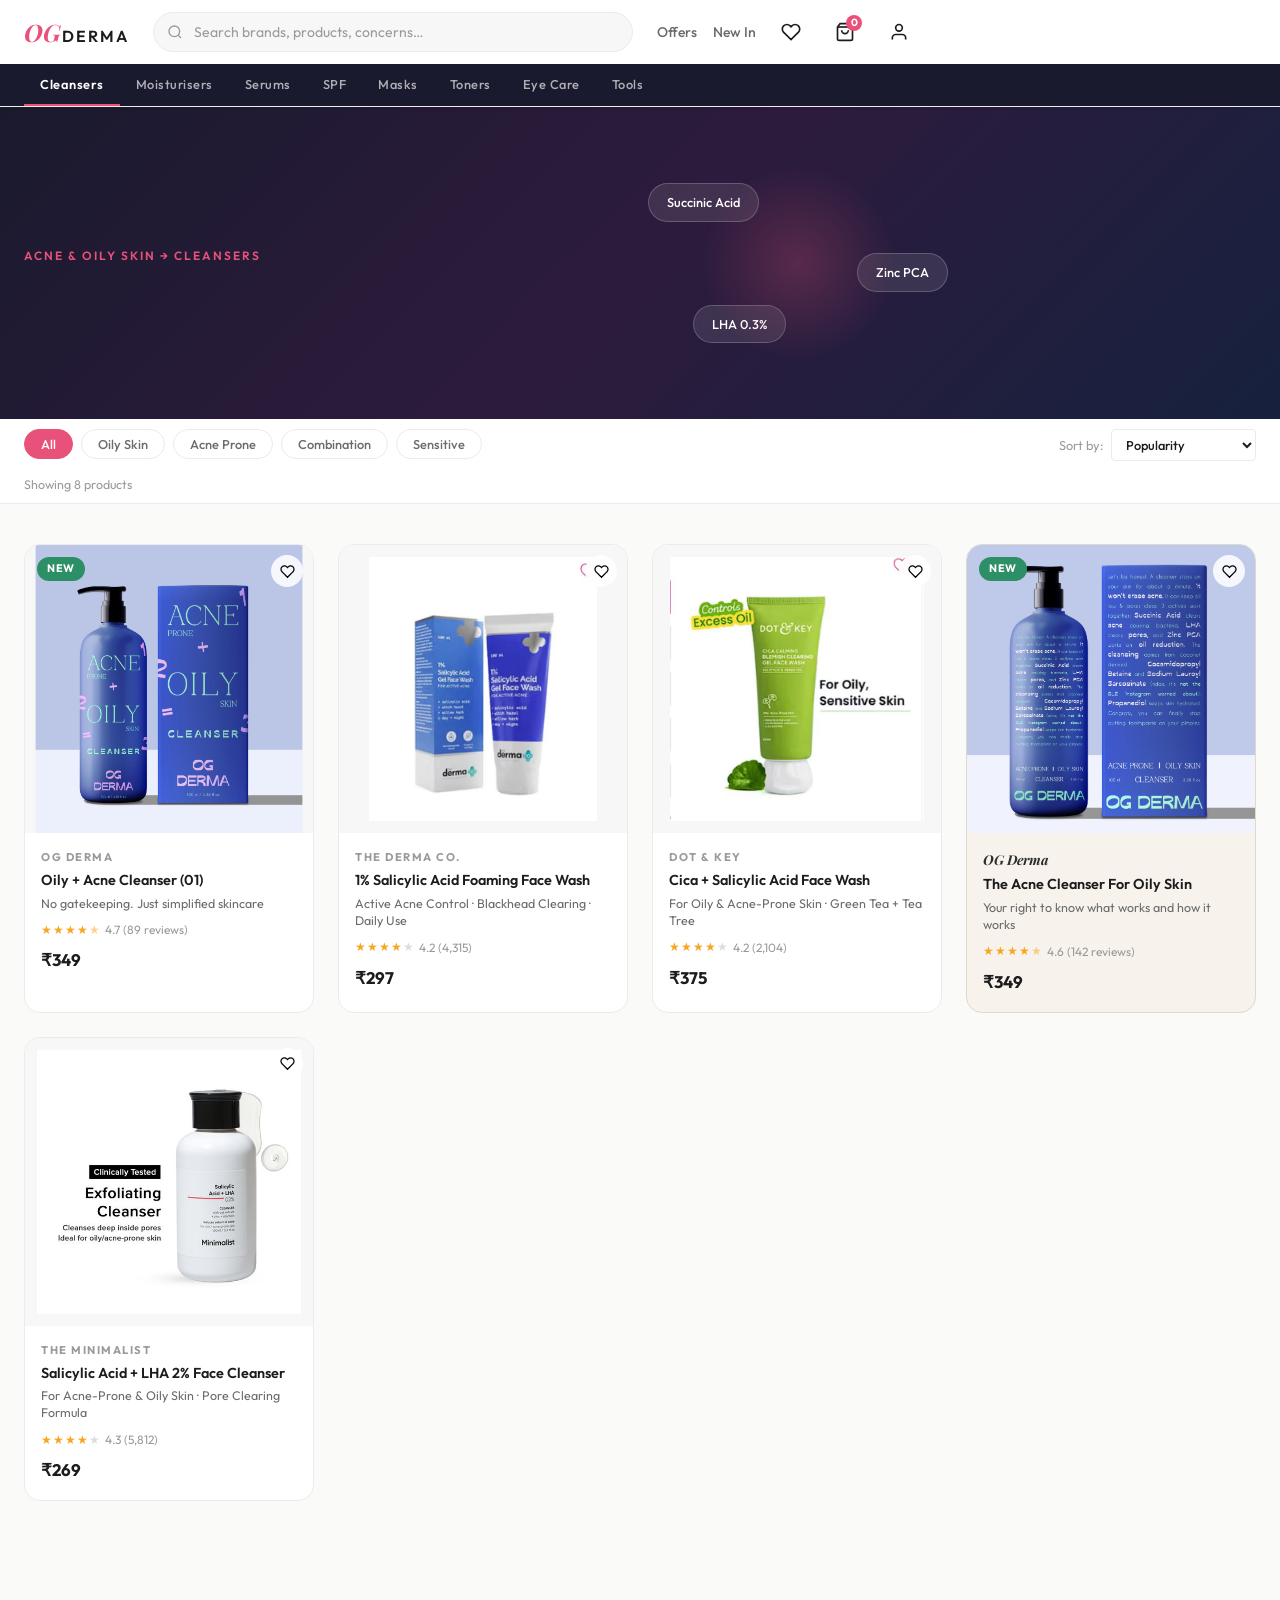
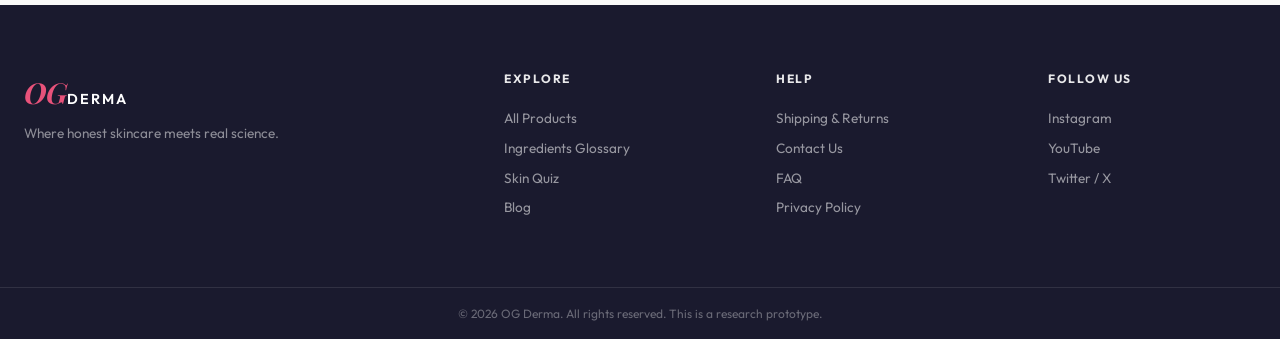
==== commit 9b183297: "mobile: balance image zoom and padding for Veritas and SKN" ====
--- a/survey/index.html
+++ b/survey/index.html
@@ -18,7 +18,7 @@
   <meta http-equiv="Pragma" content="no-cache" />
   <meta http-equiv="Expires" content="0" />
 
-  <link rel="stylesheet" href="css/style.css?v=20261011_v3" />
+  <link rel="stylesheet" href="css/style.css?v=20261011_v4" />
 </head>
 
 <body>
--- a/survey/css/style.css
+++ b/survey/css/style.css
@@ -778,11 +778,11 @@
 }
 
 .card--veritas .card-image-wrap img {
-  transform: scale(1.40);
+  transform: scale(1.30);
 }
 
 .card--veritas:hover .card-image-wrap img {
-  transform: scale(1.45);
+  transform: scale(1.35);
 }
 
 .card--veritas .card-brand {
@@ -796,11 +796,11 @@
 }
 
 .card--skn .card-image-wrap img {
-  transform: scale(1.30);
+  transform: scale(1.15);
 }
 
 .card--skn:hover .card-image-wrap img {
-  transform: scale(1.35);
+  transform: scale(1.15);
 }
 
 .ingredient-badge-row {
@@ -1563,23 +1563,23 @@
   }
 
   .card-image-wrap img {
-    padding: 2px;
+    padding: 4px;
   }
 
   .card--veritas .card-image-wrap img {
-    transform: scale(1.52);
+    transform: scale(1.30);
   }
 
   .card--veritas:hover .card-image-wrap img {
-    transform: scale(1.52);
+    transform: scale(1.30);
   }
 
   .card--skn .card-image-wrap img {
-    transform: scale(1.42);
+    transform: scale(1.15);
   }
 
   .card--skn:hover .card-image-wrap img {
-    transform: scale(1.42);
+    transform: scale(1.15);
   }
 
   .card-name {
@@ -1629,23 +1629,23 @@
   }
 
   .card-image-wrap img {
-    padding: 2px;
+    padding: 4px;
   }
 
   .card--veritas .card-image-wrap img {
-    transform: scale(1.52);
+    transform: scale(1.30);
   }
 
   .card--veritas:hover .card-image-wrap img {
-    transform: scale(1.52);
+    transform: scale(1.30);
   }
 
   .card--skn .card-image-wrap img {
-    transform: scale(1.42);
+    transform: scale(1.15);
   }
 
   .card--skn:hover .card-image-wrap img {
-    transform: scale(1.42);
+    transform: scale(1.15);
   }
 
   .card-body {
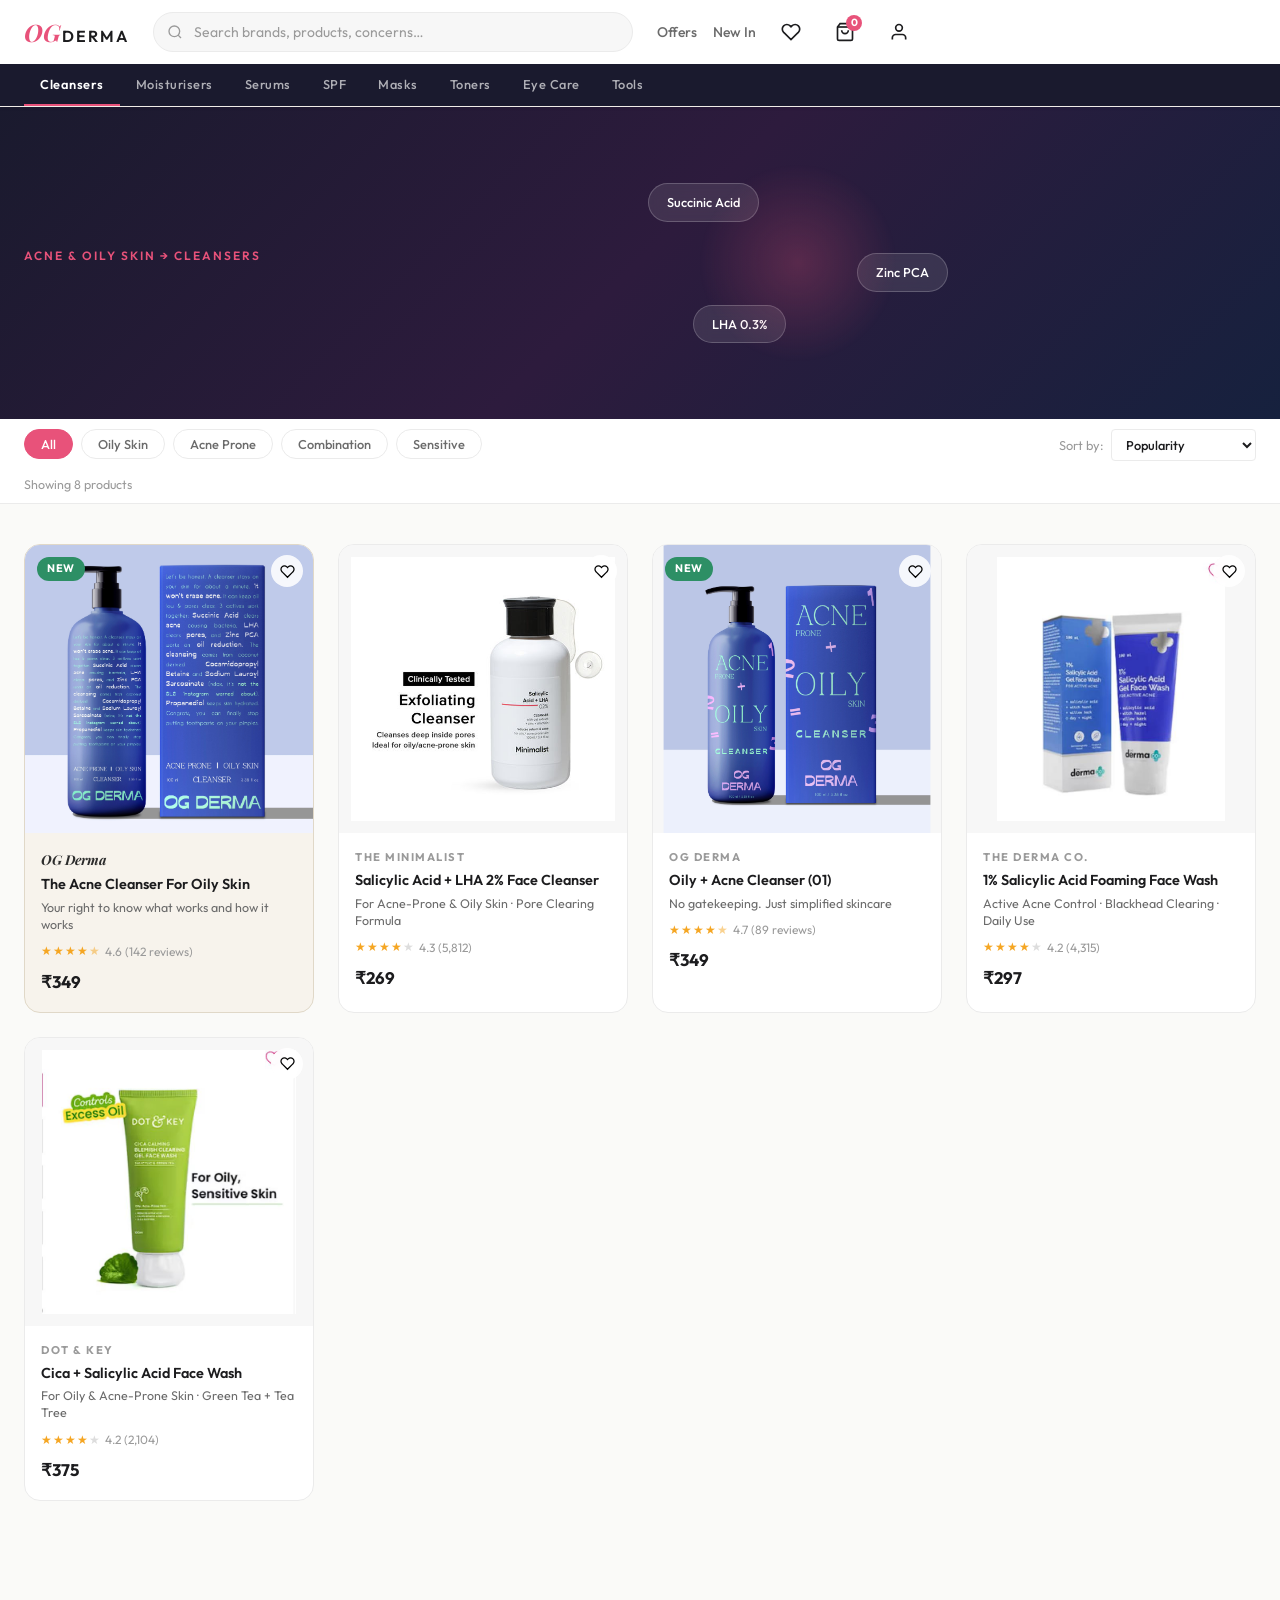
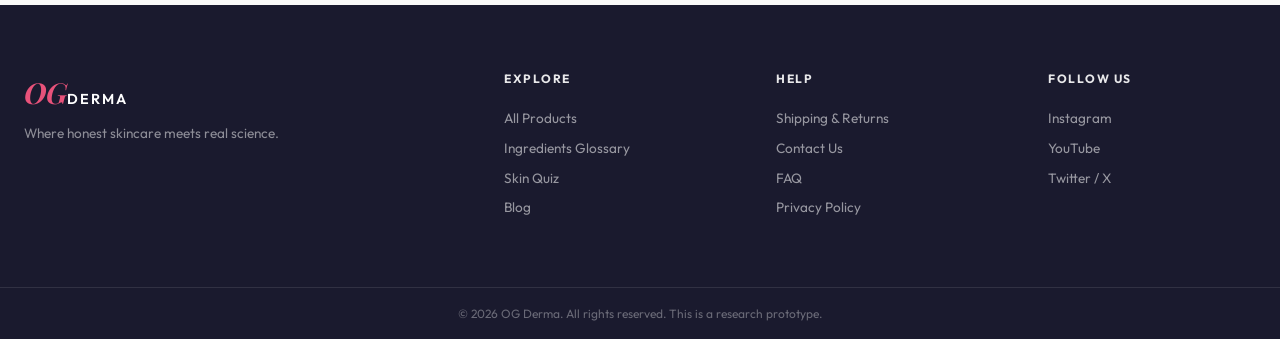
==== commit 84be7456: "modal preview: zoom in carousel images and add slide containers" ====
--- a/survey/index.html
+++ b/survey/index.html
@@ -18,7 +18,7 @@
   <meta http-equiv="Pragma" content="no-cache" />
   <meta http-equiv="Expires" content="0" />
 
-  <link rel="stylesheet" href="css/style.css?v=20261011_v4" />
+  <link rel="stylesheet" href="css/style.css?v=20261011_v5" />
 </head>
 
 <body>
@@ -216,8 +216,8 @@
   </footer>
 
   <!-- Scripts -->
-  <script src="js/survey.js?v=20261011_v3"></script>
-  <script src="js/app.js?v=20261011_v3"></script>
+  <script src="js/survey.js?v=20261011_v5"></script>
+  <script src="js/app.js?v=20261011_v5"></script>
 </body>
 
 </html>
--- a/survey/css/style.css
+++ b/survey/css/style.css
@@ -1714,6 +1714,7 @@
 .preview-carousel {
   display: flex;
   overflow-x: auto;
+  overflow-y: hidden;
   scroll-snap-type: x mandatory;
   scrollbar-width: none;
   -ms-overflow-style: none;
@@ -1725,15 +1726,30 @@
   display: none;
 }
 
-.preview-carousel img {
+.carousel-slide {
   flex: 0 0 100%;
-  width: 100%;
   height: 50vh;
   max-height: 450px;
+  overflow: hidden;
+  scroll-snap-align: start;
+  display: flex;
+  align-items: center;
+  justify-content: center;
+}
+
+.carousel-slide img,
+.preview-carousel img {
+  width: 100%;
+  height: 100%;
   object-fit: contain;
   object-position: center;
-  scroll-snap-align: start;
   display: block;
+  transform: scale(1.18);
+  transition: transform var(--t-med);
+}
+
+.landscape-wrapper img {
+  transform: scale(1) !important;
 }
 
 .carousel-hint {
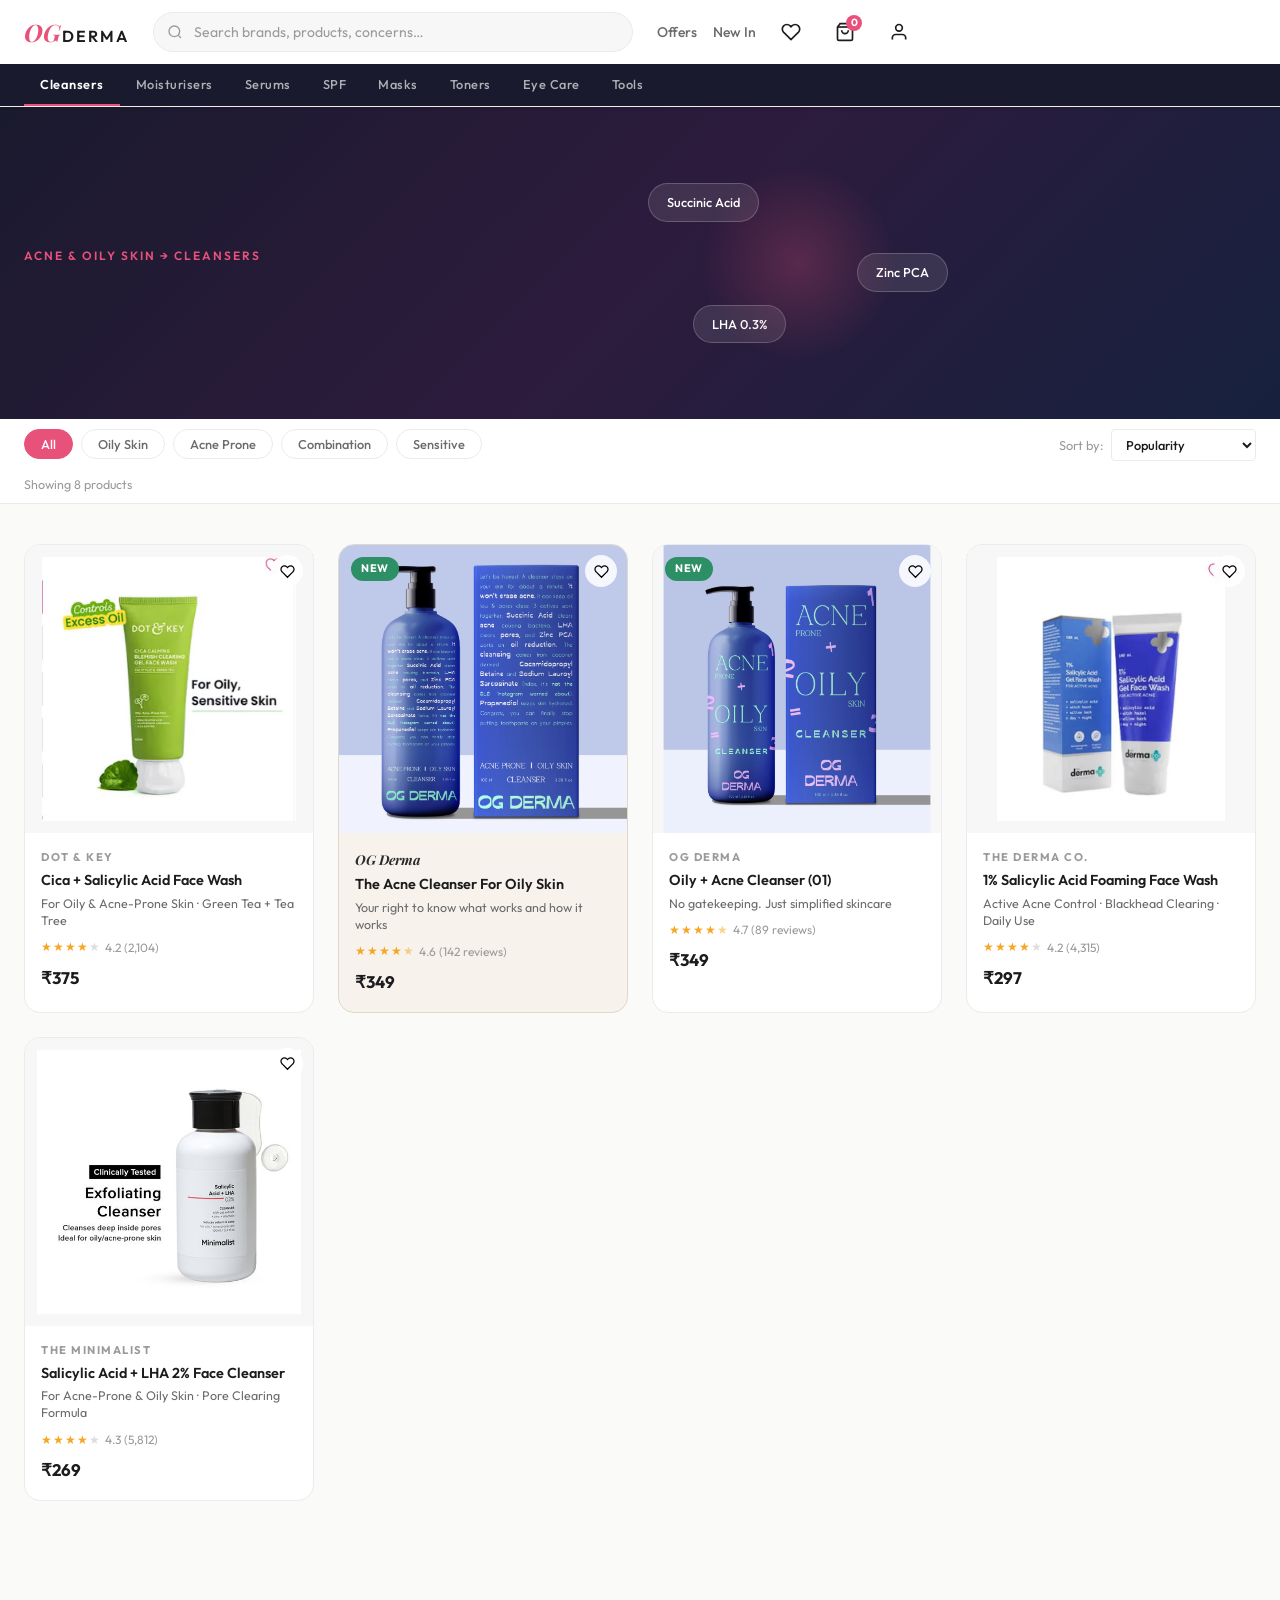
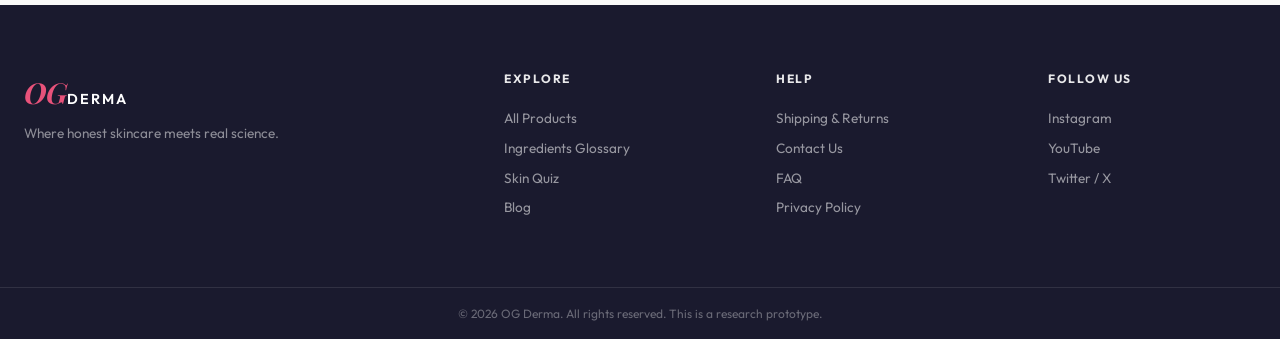
==== commit 25b5dc8c: "Revert " modal preview: zoom in carousel images and add slide containers\" ====
--- a/survey/index.html
+++ b/survey/index.html
@@ -18,7 +18,7 @@
   <meta http-equiv="Pragma" content="no-cache" />
   <meta http-equiv="Expires" content="0" />
 
-  <link rel="stylesheet" href="css/style.css?v=20261011_v5" />
+  <link rel="stylesheet" href="css/style.css?v=20261011_v6" />
 </head>
 
 <body>
@@ -216,8 +216,8 @@
   </footer>
 
   <!-- Scripts -->
-  <script src="js/survey.js?v=20261011_v5"></script>
-  <script src="js/app.js?v=20261011_v5"></script>
+  <script src="js/survey.js?v=20261011_v6"></script>
+  <script src="js/app.js?v=20261011_v6"></script>
 </body>
 
 </html>
--- a/survey/css/style.css
+++ b/survey/css/style.css
@@ -1714,7 +1714,6 @@
 .preview-carousel {
   display: flex;
   overflow-x: auto;
-  overflow-y: hidden;
   scroll-snap-type: x mandatory;
   scrollbar-width: none;
   -ms-overflow-style: none;
@@ -1726,30 +1725,15 @@
   display: none;
 }
 
-.carousel-slide {
+.preview-carousel img {
   flex: 0 0 100%;
+  width: 100%;
   height: 50vh;
   max-height: 450px;
-  overflow: hidden;
-  scroll-snap-align: start;
-  display: flex;
-  align-items: center;
-  justify-content: center;
-}
-
-.carousel-slide img,
-.preview-carousel img {
-  width: 100%;
-  height: 100%;
   object-fit: contain;
   object-position: center;
+  scroll-snap-align: start;
   display: block;
-  transform: scale(1.18);
-  transition: transform var(--t-med);
-}
-
-.landscape-wrapper img {
-  transform: scale(1) !important;
 }
 
 .carousel-hint {
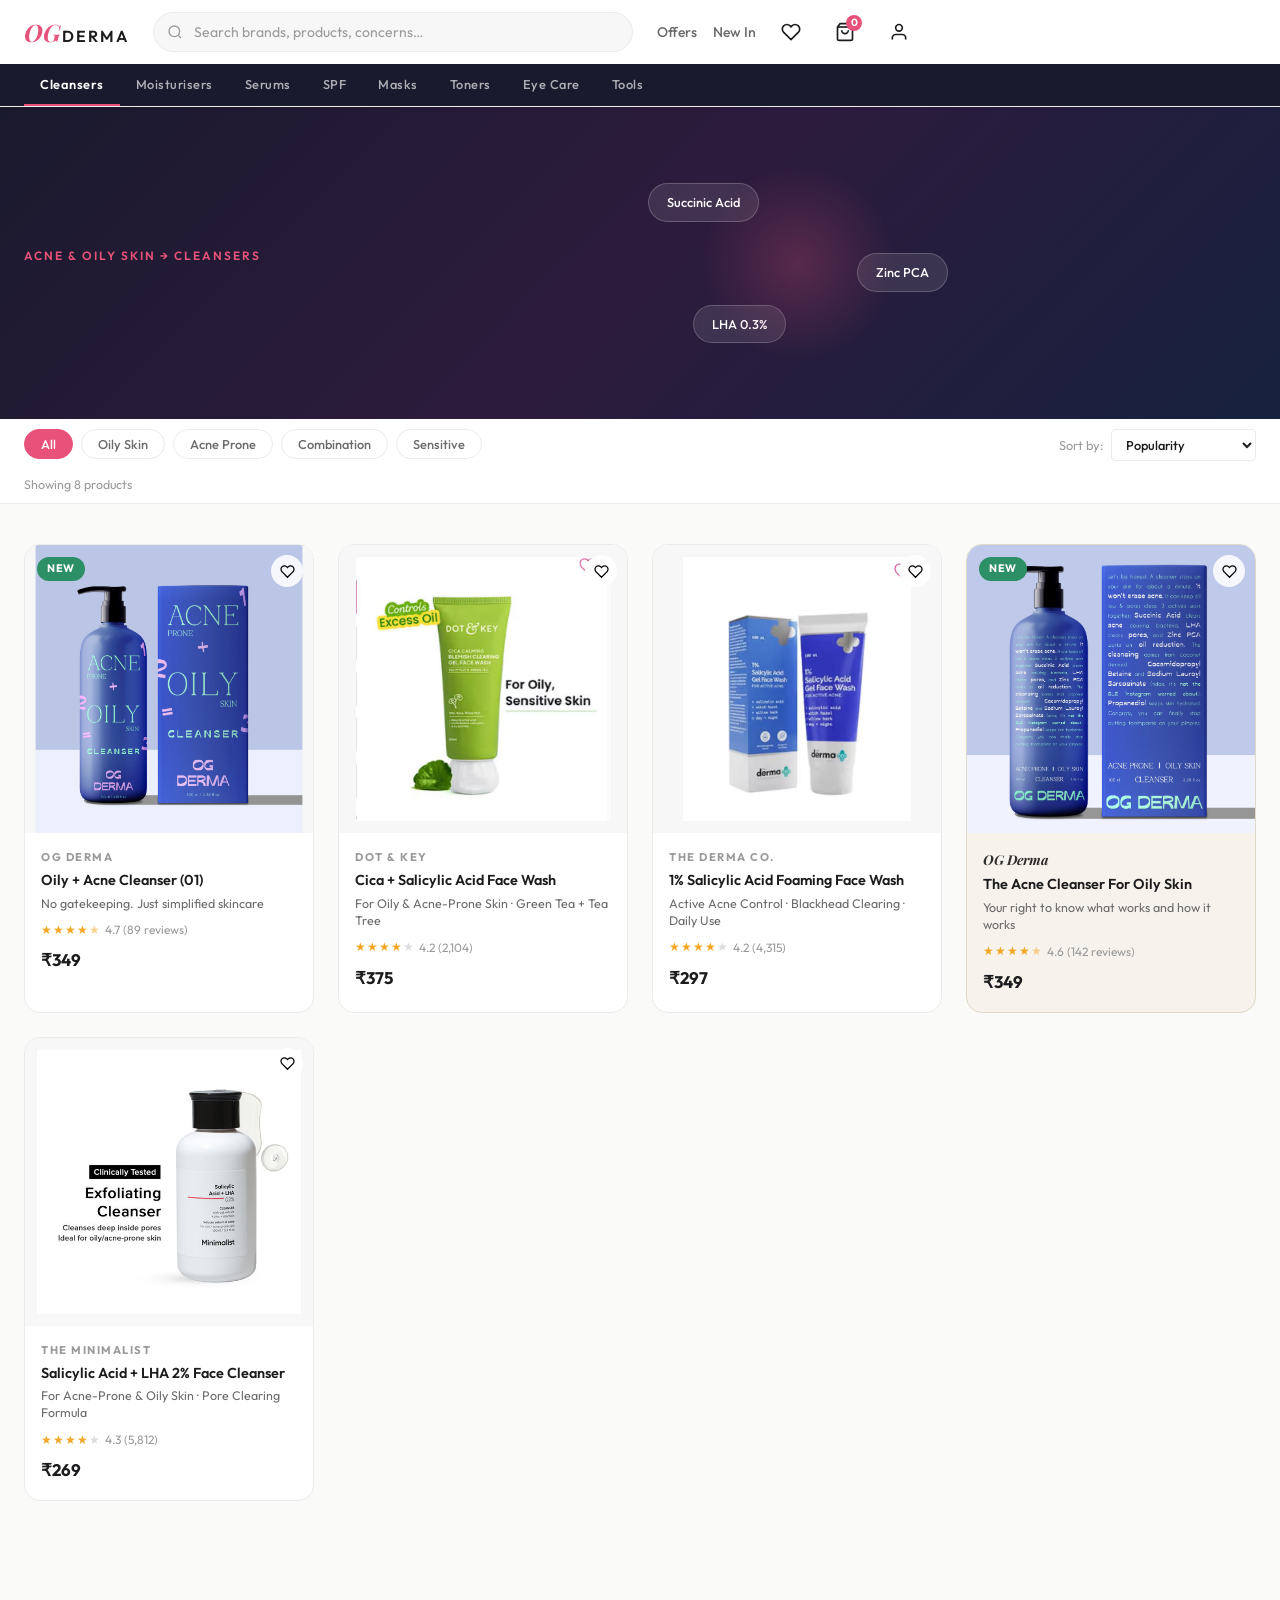
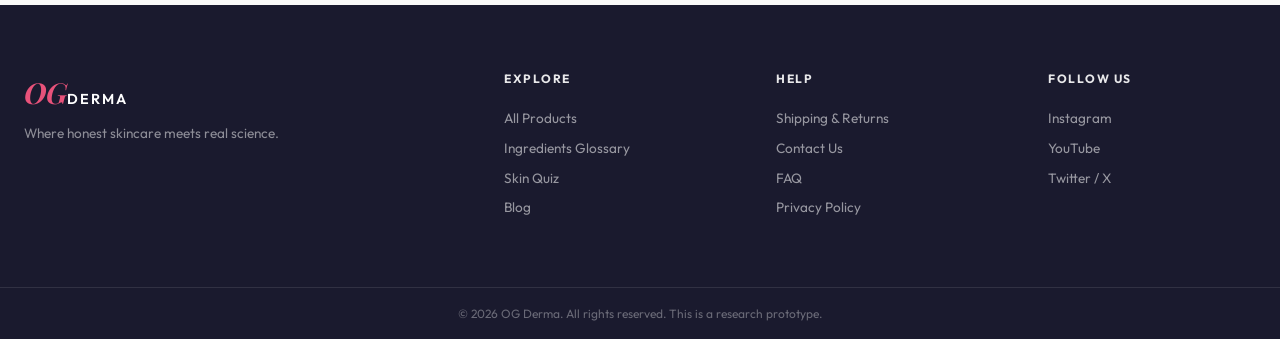
==== commit cc3acd00: "Redesign survey: 6 new questions with star, likert, scale, pick, open-text UI" ====
--- a/survey/index.html
+++ b/survey/index.html
@@ -18,7 +18,7 @@
   <meta http-equiv="Pragma" content="no-cache" />
   <meta http-equiv="Expires" content="0" />
 
-  <link rel="stylesheet" href="css/style.css?v=20261011_v6" />
+  <link rel="stylesheet" href="css/style.css?v=20261011_v7" />
 </head>
 
 <body>
@@ -216,8 +216,8 @@
   </footer>
 
   <!-- Scripts -->
-  <script src="js/survey.js?v=20261011_v6"></script>
-  <script src="js/app.js?v=20261011_v6"></script>
+  <script src="js/survey.js?v=20261011_v7"></script>
+  <script src="js/app.js?v=20261011_v7"></script>
 </body>
 
-</html>+</html>
--- a/survey/css/style.css
+++ b/survey/css/style.css
@@ -1285,6 +1285,259 @@
   line-height: 1.4;
 }
 
+/* ── Open-text (Q1) ──────────────────────────────────────── */
+.open-text-wrap {
+  display: flex;
+  flex-direction: column;
+  gap: 8px;
+}
+
+.open-text-input {
+  width: 100%;
+  padding: 14px 16px;
+  border: 1.5px solid var(--color-border);
+  border-radius: var(--radius-md);
+  font-size: 0.92rem;
+  font-family: inherit;
+  color: var(--color-text);
+  background: #fff;
+  resize: none;
+  transition: border-color var(--t-fast), box-shadow var(--t-fast);
+  line-height: 1.5;
+  box-sizing: border-box;
+}
+
+.open-text-input:focus {
+  outline: none;
+  border-color: var(--color-accent);
+  box-shadow: 0 0 0 3px rgba(232, 82, 122, 0.12);
+}
+
+.open-text-hint {
+  font-size: 0.78rem;
+  color: var(--color-text-secondary);
+  text-align: right;
+}
+
+/* ── Star rating (Q2) ────────────────────────────────────── */
+.star-rating-wrap {
+  display: flex;
+  gap: 6px;
+  justify-content: center;
+  flex-wrap: wrap;
+  padding: 8px 0;
+}
+
+.star-btn {
+  display: flex;
+  flex-direction: column;
+  align-items: center;
+  gap: 4px;
+  background: none;
+  border: 1.5px solid var(--color-border);
+  border-radius: var(--radius-md);
+  padding: 10px 8px;
+  cursor: pointer;
+  flex: 1;
+  min-width: 52px;
+  transition: all var(--t-fast);
+}
+
+.star-btn .star-icon {
+  font-size: 1.5rem;
+  color: #e0e0e0;
+  transition: color var(--t-fast);
+  line-height: 1;
+}
+
+.star-btn .star-label {
+  font-size: 0.68rem;
+  color: var(--color-text-secondary);
+  text-align: center;
+  line-height: 1.2;
+}
+
+.star-btn.selected .star-icon,
+.star-btn.hovered .star-icon {
+  color: #f5a623;
+}
+
+.star-btn.selected,
+.star-btn.hovered {
+  border-color: #f5a623;
+  background: #fffbf0;
+}
+
+/* ── Likert (Q3) ─────────────────────────────────────────── */
+.likert-wrap {
+  display: flex;
+  flex-direction: column;
+  gap: 10px;
+  padding: 4px 0;
+}
+
+.likert-ends {
+  display: flex;
+  justify-content: space-between;
+  font-size: 0.72rem;
+  color: var(--color-text-secondary);
+  padding: 0 2px;
+}
+
+.likert-row {
+  display: flex;
+  gap: 6px;
+  justify-content: center;
+}
+
+.likert-btn {
+  width: 44px;
+  height: 44px;
+  border-radius: 50%;
+  border: 1.5px solid var(--color-border);
+  background: #fff;
+  font-size: 0.95rem;
+  font-weight: 700;
+  color: var(--color-text);
+  cursor: pointer;
+  transition: all var(--t-fast);
+  flex-shrink: 0;
+}
+
+.likert-btn:hover {
+  border-color: var(--color-accent);
+  background: var(--color-accent-light);
+  color: var(--color-accent);
+}
+
+.likert-btn.selected {
+  border-color: var(--color-accent);
+  background: var(--color-accent);
+  color: #fff;
+  box-shadow: 0 0 0 3px rgba(232, 82, 122, 0.2);
+}
+
+.likert-selected-label {
+  text-align: center;
+  font-size: 0.82rem;
+  font-weight: 600;
+  color: var(--color-accent);
+  min-height: 18px;
+  transition: opacity var(--t-fast);
+}
+
+/* ── Scale pills (Q4, Q5) ────────────────────────────────── */
+.scale-wrap {
+  display: flex;
+  flex-direction: column;
+  gap: 8px;
+  padding: 4px 0;
+}
+
+.scale-btn {
+  display: flex;
+  align-items: center;
+  gap: 12px;
+  padding: 12px 16px;
+  border: 1.5px solid var(--color-border);
+  border-radius: var(--radius-md);
+  background: #fff;
+  cursor: pointer;
+  text-align: left;
+  transition: all var(--t-fast);
+  width: 100%;
+}
+
+.scale-btn:hover {
+  border-color: var(--color-accent);
+  background: var(--color-accent-light);
+}
+
+.scale-btn.selected {
+  border-color: var(--color-accent);
+  background: var(--color-accent-light);
+  box-shadow: 0 0 0 2px rgba(232, 82, 122, 0.15);
+}
+
+.scale-num {
+  width: 28px;
+  height: 28px;
+  border-radius: 50%;
+  background: var(--color-border);
+  display: flex;
+  align-items: center;
+  justify-content: center;
+  font-size: 0.82rem;
+  font-weight: 700;
+  color: var(--color-text);
+  flex-shrink: 0;
+  transition: all var(--t-fast);
+}
+
+.scale-btn.selected .scale-num {
+  background: var(--color-accent);
+  color: #fff;
+}
+
+.scale-label {
+  font-size: 0.88rem;
+  font-weight: 600;
+  color: var(--color-text);
+  flex: 1;
+}
+
+.scale-hint {
+  font-size: 0.75rem;
+  color: var(--color-text-secondary);
+}
+
+/* ── Emoji quick-pick (Q6) ───────────────────────────────── */
+.pick-wrap {
+  display: grid;
+  grid-template-columns: 1fr 1fr;
+  gap: 10px;
+  padding: 4px 0;
+}
+
+.pick-btn {
+  display: flex;
+  flex-direction: column;
+  align-items: center;
+  gap: 8px;
+  padding: 18px 10px;
+  border: 1.5px solid var(--color-border);
+  border-radius: var(--radius-md);
+  background: #fff;
+  cursor: pointer;
+  transition: all var(--t-fast);
+}
+
+.pick-btn:hover {
+  border-color: var(--color-accent);
+  background: var(--color-accent-light);
+  transform: translateY(-2px);
+  box-shadow: 0 4px 12px rgba(232, 82, 122, 0.1);
+}
+
+.pick-btn.selected {
+  border-color: var(--color-accent);
+  background: var(--color-accent-light);
+  box-shadow: 0 0 0 2px rgba(232, 82, 122, 0.2);
+}
+
+.pick-emoji {
+  font-size: 2rem;
+  line-height: 1;
+}
+
+.pick-sublabel {
+  font-size: 0.78rem;
+  font-weight: 600;
+  color: var(--color-text);
+  text-align: center;
+  line-height: 1.3;
+}
+
 /* Modal nav */
 .modal-nav {
   display: flex;
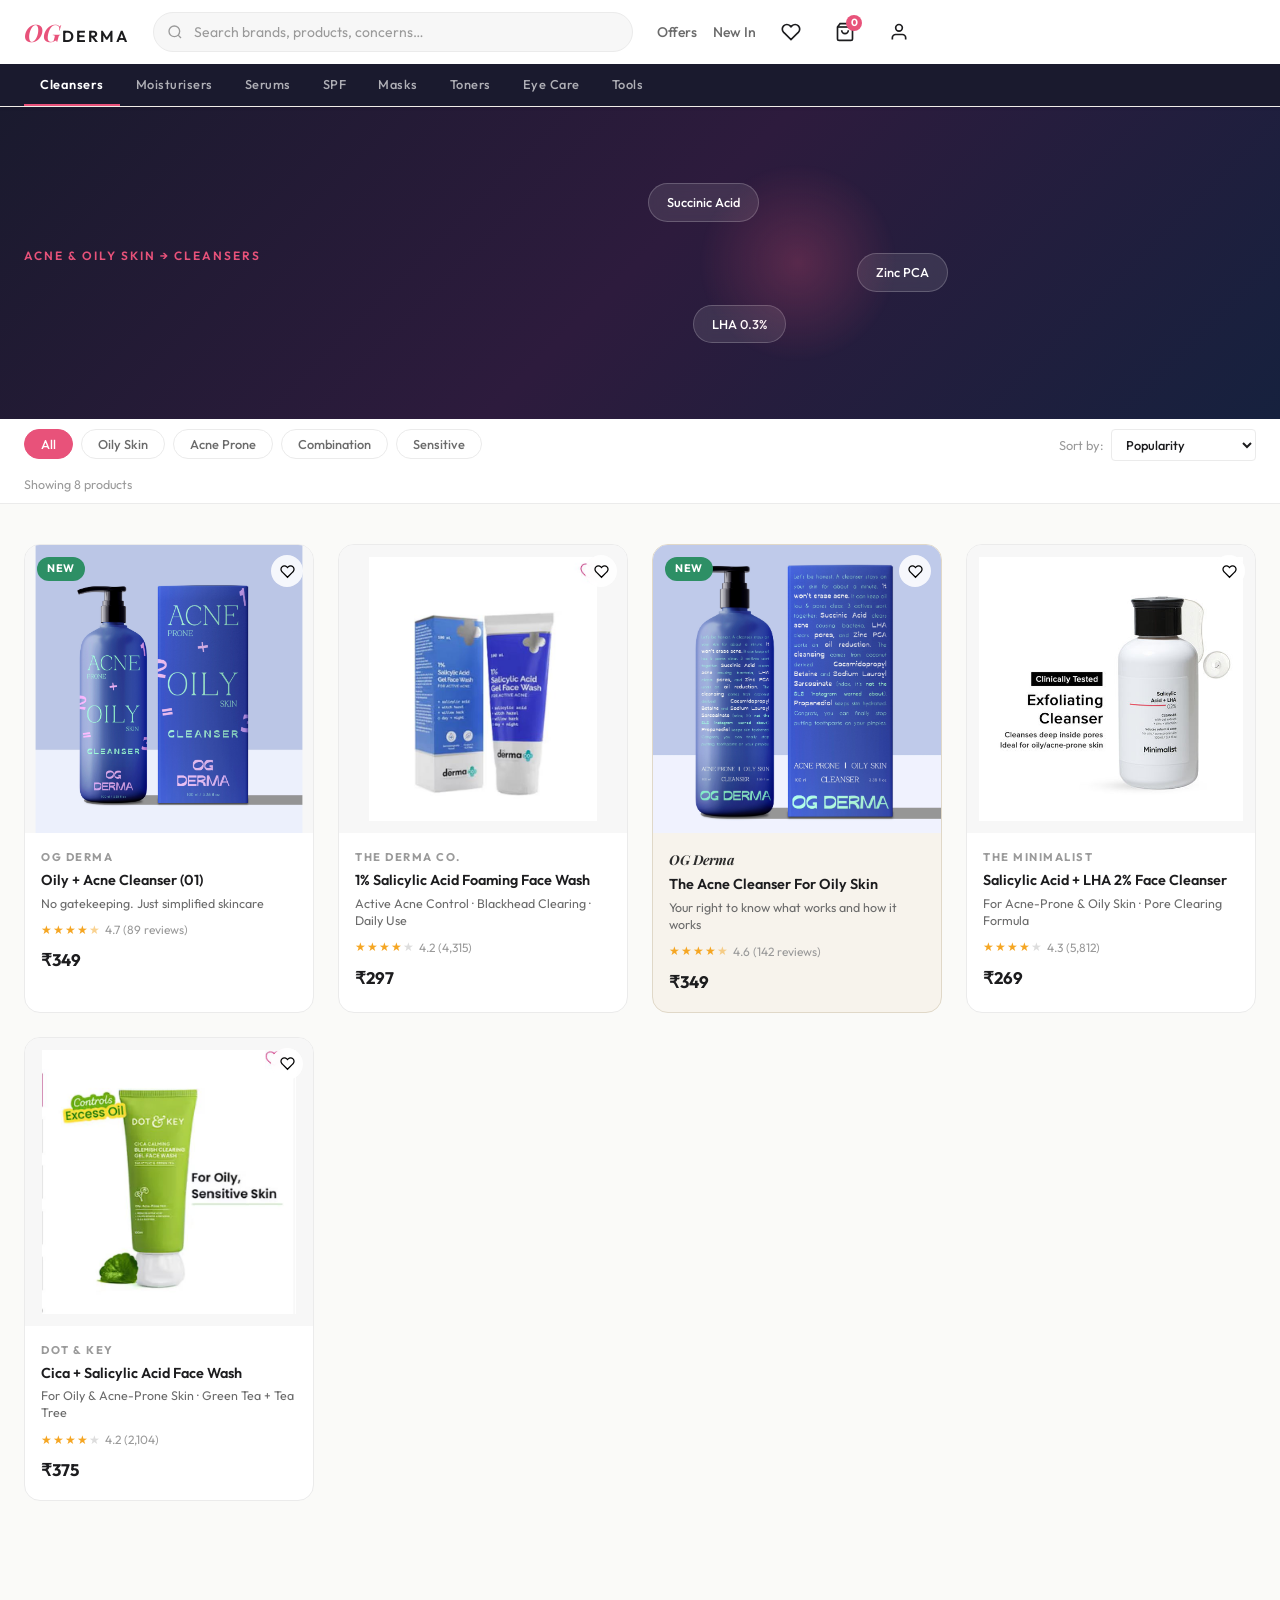
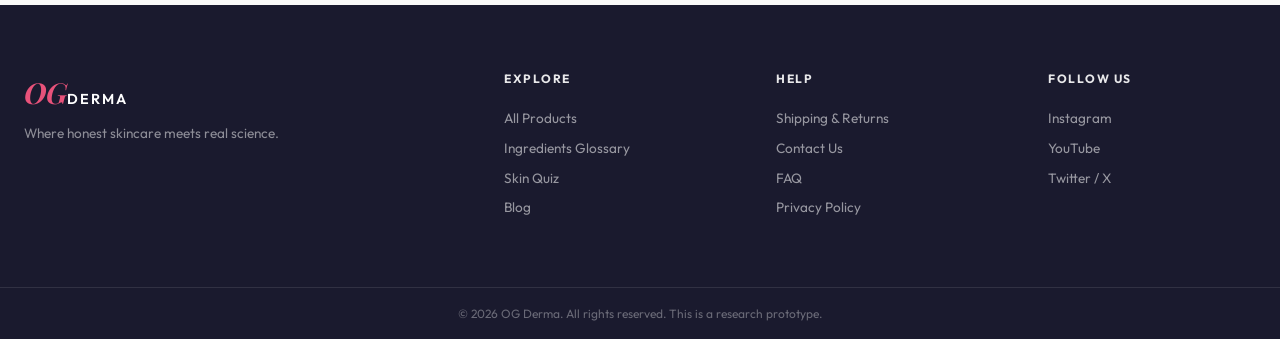
==== commit f37a30e4: "Update Google Apps Script endpoint URL and bump cache version" ====
--- a/survey/index.html
+++ b/survey/index.html
@@ -216,8 +216,8 @@
   </footer>
 
   <!-- Scripts -->
-  <script src="js/survey.js?v=20261011_v7"></script>
-  <script src="js/app.js?v=20261011_v7"></script>
+  <script src="js/survey.js?v=20261011_v8"></script>
+  <script src="js/app.js?v=20261011_v8"></script>
 </body>
 
 </html>
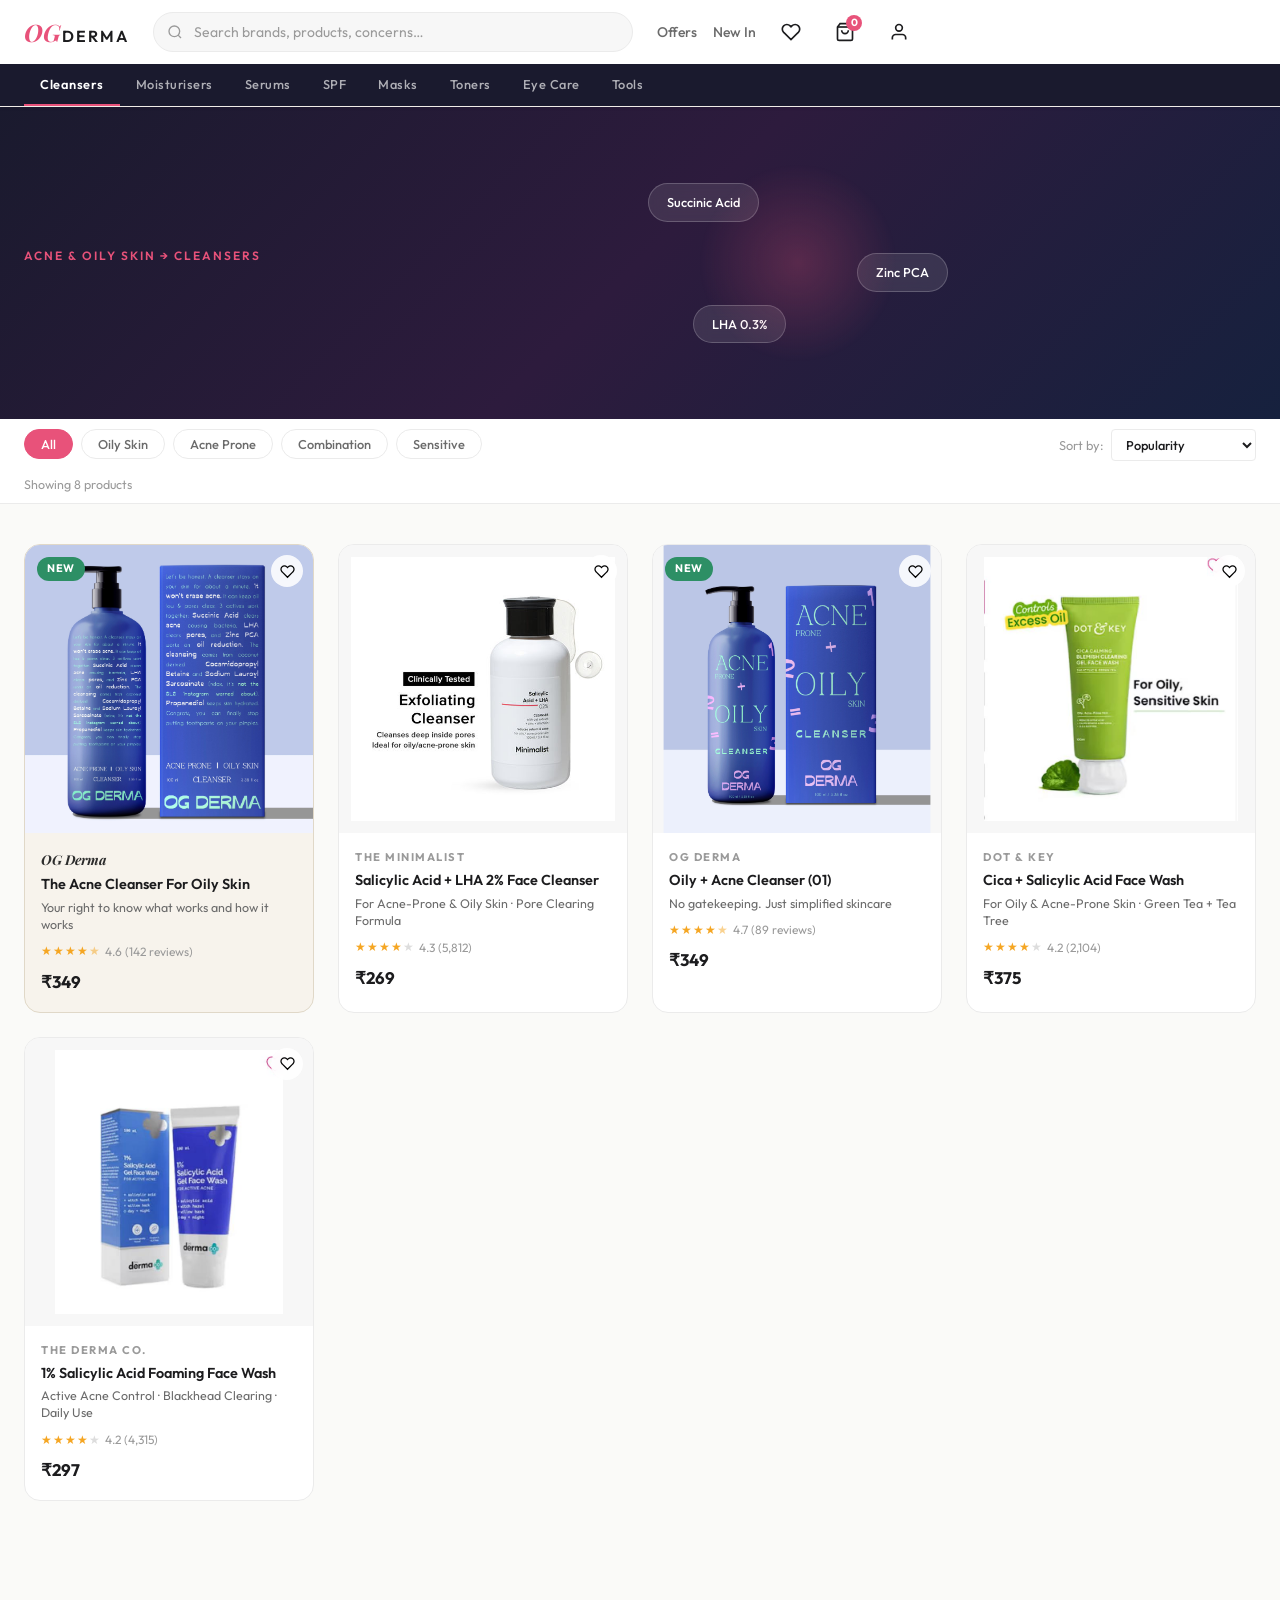
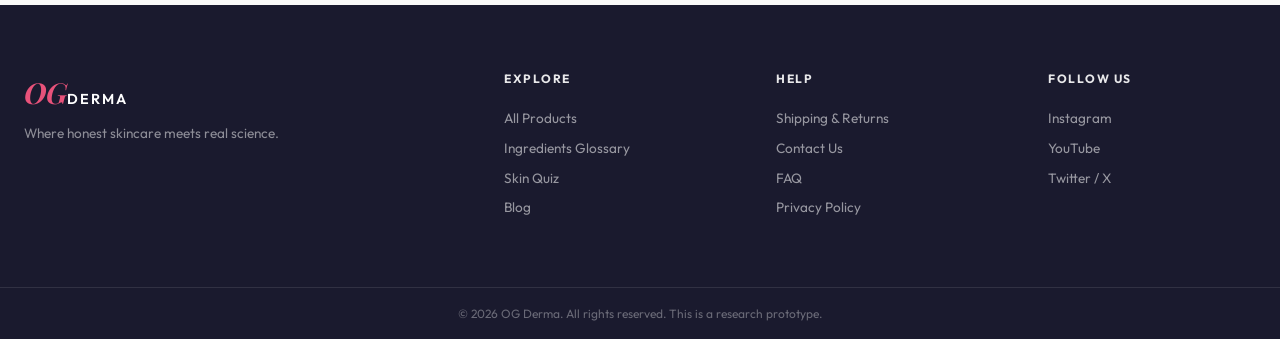
==== commit 08adca61: "Add automatic cache-buster & code-change reload detector" ====
--- a/survey/index.html
+++ b/survey/index.html
@@ -18,7 +18,75 @@
   <meta http-equiv="Pragma" content="no-cache" />
   <meta http-equiv="Expires" content="0" />
 
-  <link rel="stylesheet" href="css/style.css?v=20261011_v7" />
+  <!-- Automatic script/style update detector & cache-buster -->
+  <script>
+    (function () {
+      var STORAGE_KEY = 'og_derma_version';
+      var isReloading = false;
+
+      function triggerReload(newVersion) {
+        if (isReloading) return;
+        isReloading = true;
+        localStorage.setItem(STORAGE_KEY, newVersion);
+        console.log('[AutoReload] New version detected (' + newVersion + '). Reloading with fresh cache...');
+        
+        // Force uncached reload by attaching version parameter
+        var url = new URL(window.location.href);
+        url.searchParams.set('_v', newVersion);
+        window.location.replace(url.toString());
+      }
+
+      function checkForUpdates() {
+        // 1. Check version.json bypassing browser cache
+        fetch('version.json?_t=' + Date.now(), { cache: 'no-store' })
+          .then(function (res) {
+            if (!res.ok) return null;
+            return res.json();
+          })
+          .then(function (data) {
+            if (!data || !data.version) return;
+            var currentVersion = localStorage.getItem(STORAGE_KEY);
+            if (currentVersion && currentVersion !== data.version) {
+              triggerReload(data.version);
+            } else if (!currentVersion) {
+              localStorage.setItem(STORAGE_KEY, data.version);
+            }
+          })
+          .catch(function () {});
+
+        // 2. Also check if style.css has a new ETag / Last-Modified
+        fetch('css/style.css?_check=' + Date.now(), { method: 'HEAD', cache: 'no-store' })
+          .then(function (res) {
+            var etag = res.headers.get('ETag') || res.headers.get('Last-Modified');
+            if (etag) {
+              var lastEtag = localStorage.getItem('og_derma_css_fingerprint');
+              if (lastEtag && lastEtag !== etag) {
+                localStorage.setItem('og_derma_css_fingerprint', etag);
+                triggerReload(Date.now().toString());
+              } else if (!lastEtag) {
+                localStorage.setItem('og_derma_css_fingerprint', etag);
+              }
+            }
+          })
+          .catch(function () {});
+      }
+
+      // Check immediately on load
+      checkForUpdates();
+
+      // Check whenever user switches back to this tab
+      document.addEventListener('visibilitychange', function () {
+        if (document.visibilityState === 'visible') {
+          checkForUpdates();
+        }
+      });
+
+      // Poll periodically every 30 seconds
+      setInterval(checkForUpdates, 30000);
+    })();
+  </script>
+
+  <link rel="stylesheet" href="css/style.css?v=20261017_v1" />
 </head>
 
 <body>
@@ -216,8 +284,8 @@
   </footer>
 
   <!-- Scripts -->
-  <script src="js/survey.js?v=20261011_v8"></script>
-  <script src="js/app.js?v=20261011_v8"></script>
+  <script src="js/survey.js?v=20261017_v1"></script>
+  <script src="js/app.js?v=20261017_v1"></script>
 </body>
 
 </html>
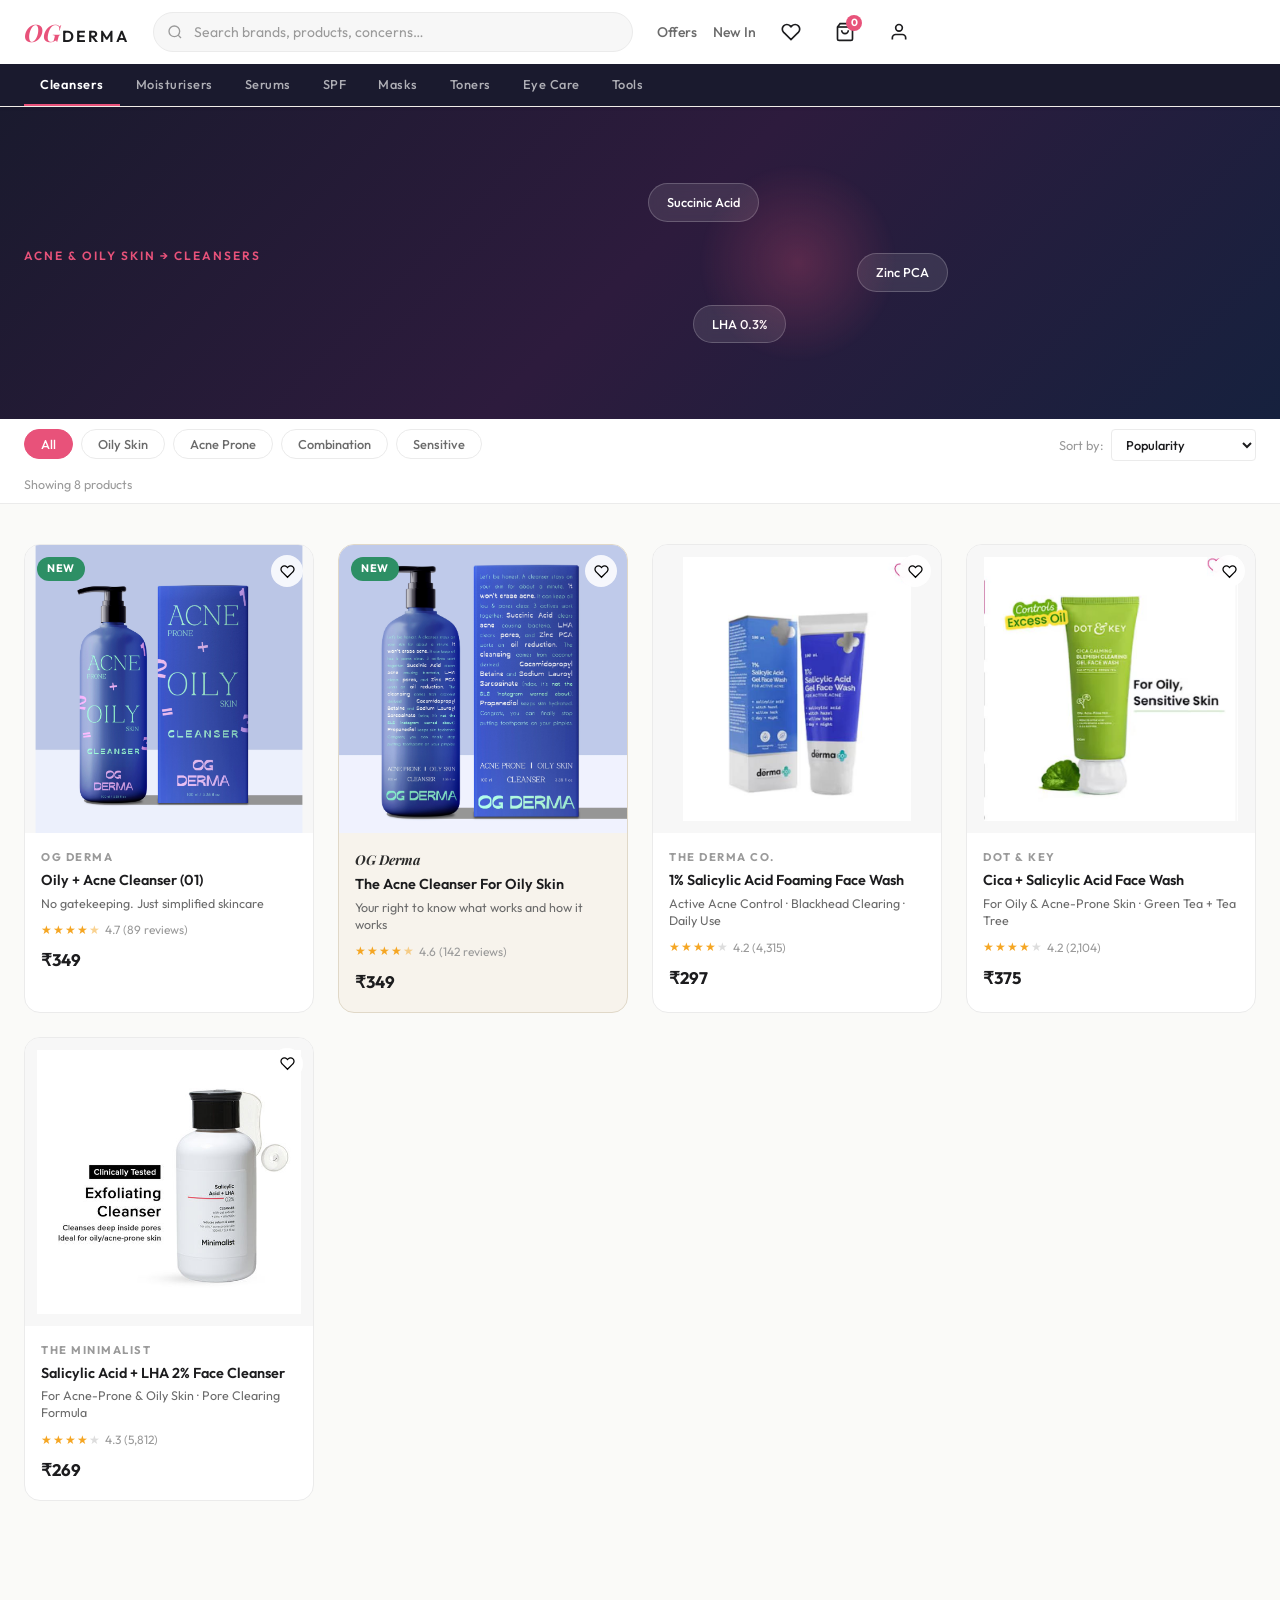
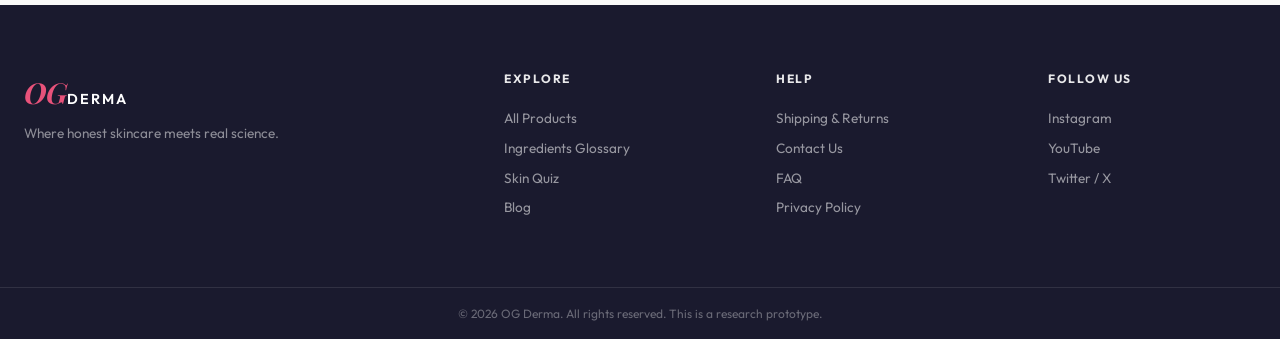
==== commit 22f02f00: "Implement dynamic timestamp cache-buster for CSS, JS and images without page reloading" ====
--- a/survey/index.html
+++ b/survey/index.html
@@ -18,75 +18,14 @@
   <meta http-equiv="Pragma" content="no-cache" />
   <meta http-equiv="Expires" content="0" />
 
-  <!-- Automatic script/style update detector & cache-buster -->
+  <!-- Dynamic Cache-Buster: Forces the browser to NEVER serve CSS or JS from disk cache -->
   <script>
-    (function () {
-      var STORAGE_KEY = 'og_derma_version';
-      var isReloading = false;
-
-      function triggerReload(newVersion) {
-        if (isReloading) return;
-        isReloading = true;
-        localStorage.setItem(STORAGE_KEY, newVersion);
-        console.log('[AutoReload] New version detected (' + newVersion + '). Reloading with fresh cache...');
-        
-        // Force uncached reload by attaching version parameter
-        var url = new URL(window.location.href);
-        url.searchParams.set('_v', newVersion);
-        window.location.replace(url.toString());
-      }
-
-      function checkForUpdates() {
-        // 1. Check version.json bypassing browser cache
-        fetch('version.json?_t=' + Date.now(), { cache: 'no-store' })
-          .then(function (res) {
-            if (!res.ok) return null;
-            return res.json();
-          })
-          .then(function (data) {
-            if (!data || !data.version) return;
-            var currentVersion = localStorage.getItem(STORAGE_KEY);
-            if (currentVersion && currentVersion !== data.version) {
-              triggerReload(data.version);
-            } else if (!currentVersion) {
-              localStorage.setItem(STORAGE_KEY, data.version);
-            }
-          })
-          .catch(function () {});
-
-        // 2. Also check if style.css has a new ETag / Last-Modified
-        fetch('css/style.css?_check=' + Date.now(), { method: 'HEAD', cache: 'no-store' })
-          .then(function (res) {
-            var etag = res.headers.get('ETag') || res.headers.get('Last-Modified');
-            if (etag) {
-              var lastEtag = localStorage.getItem('og_derma_css_fingerprint');
-              if (lastEtag && lastEtag !== etag) {
-                localStorage.setItem('og_derma_css_fingerprint', etag);
-                triggerReload(Date.now().toString());
-              } else if (!lastEtag) {
-                localStorage.setItem('og_derma_css_fingerprint', etag);
-              }
-            }
-          })
-          .catch(function () {});
-      }
-
-      // Check immediately on load
-      checkForUpdates();
-
-      // Check whenever user switches back to this tab
-      document.addEventListener('visibilitychange', function () {
-        if (document.visibilityState === 'visible') {
-          checkForUpdates();
-        }
-      });
-
-      // Poll periodically every 30 seconds
-      setInterval(checkForUpdates, 30000);
-    })();
+    window.__ASSET_VERSION__ = Date.now();
+    document.write('<link rel="stylesheet" href="css/style.css?v=' + window.__ASSET_VERSION__ + '">');
   </script>
-
-  <link rel="stylesheet" href="css/style.css?v=20261017_v1" />
+  <noscript>
+    <link rel="stylesheet" href="css/style.css" />
+  </noscript>
 </head>
 
 <body>
@@ -283,9 +222,15 @@
     </div>
   </footer>
 
-  <!-- Scripts -->
-  <script src="js/survey.js?v=20261017_v1"></script>
-  <script src="js/app.js?v=20261017_v1"></script>
+  <!-- Scripts: Loaded dynamically with timestamp to guarantee fresh execution -->
+  <script>
+    document.write('<script src="js/survey.js?v=' + window.__ASSET_VERSION__ + '"><\/script>');
+    document.write('<script src="js/app.js?v=' + window.__ASSET_VERSION__ + '"><\/script>');
+  </script>
+  <noscript>
+    <script src="js/survey.js"></script>
+    <script src="js/app.js"></script>
+  </noscript>
 </body>
 
 </html>
